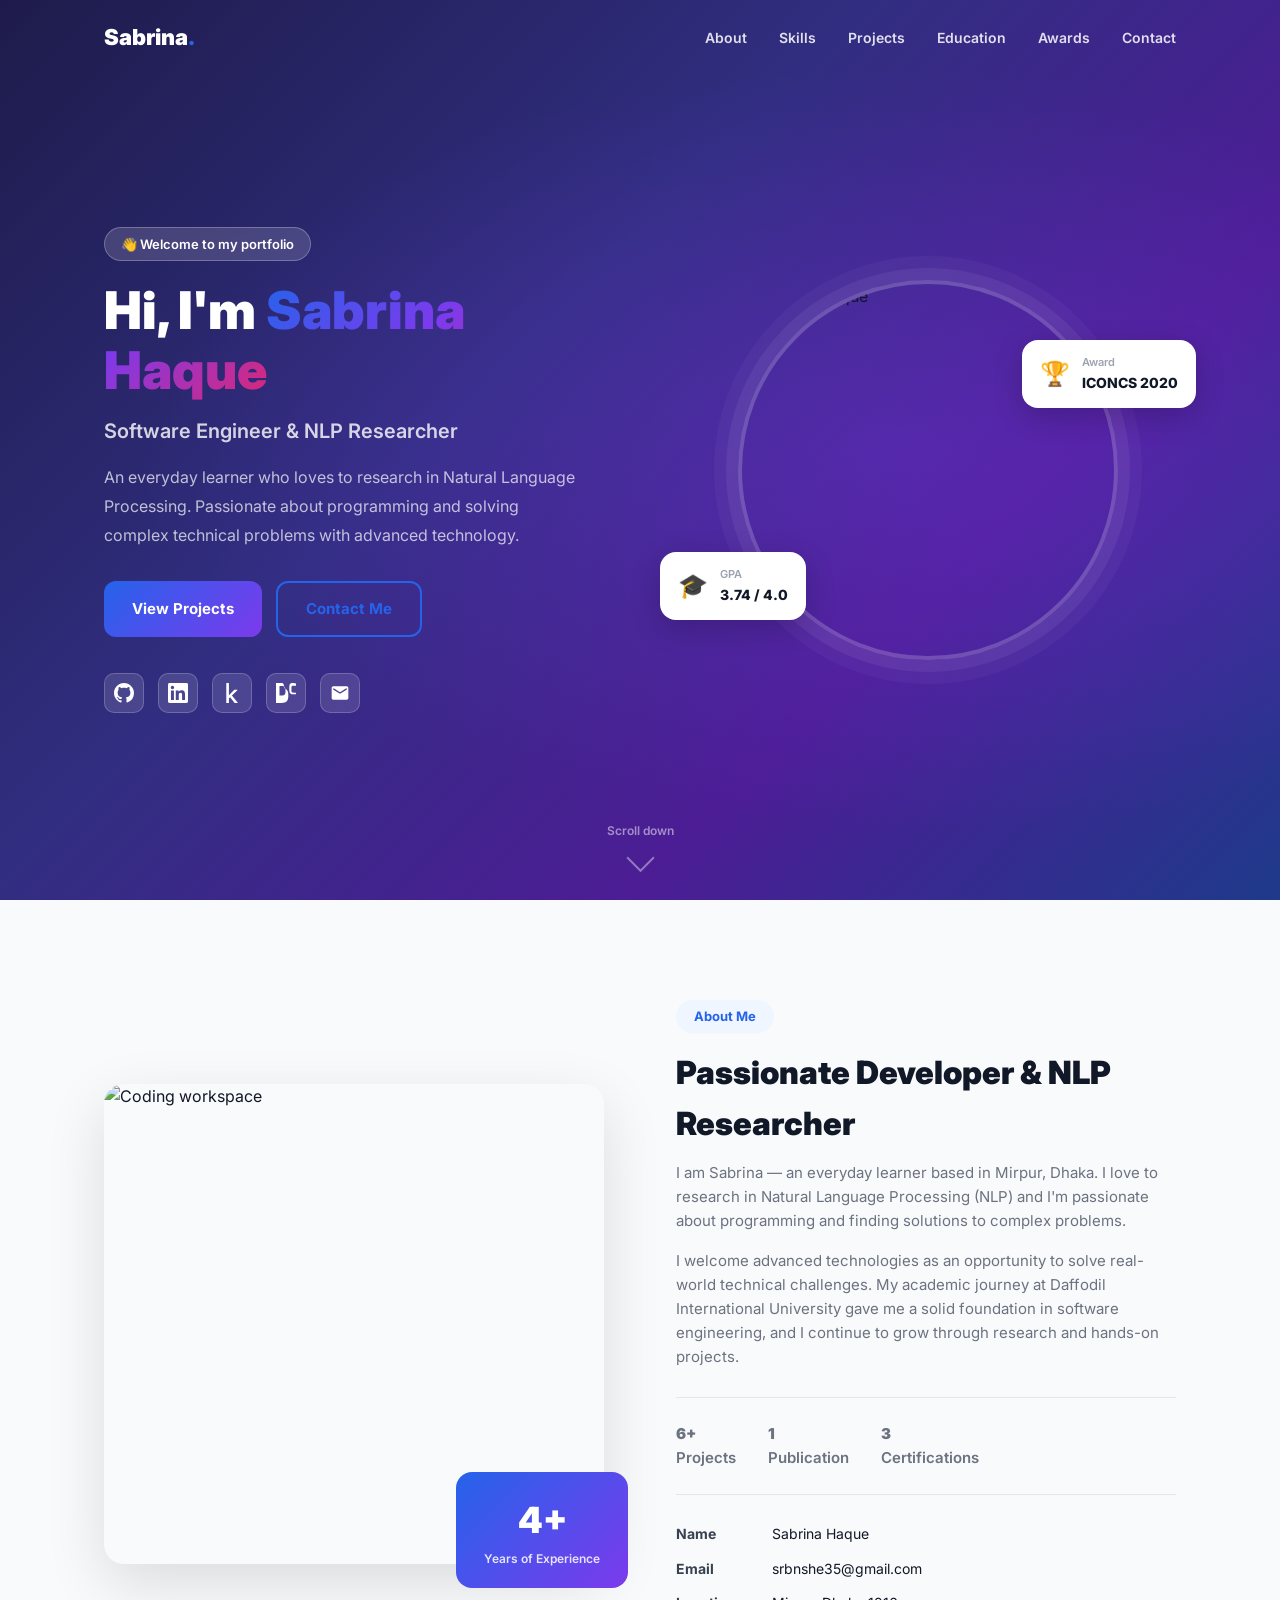
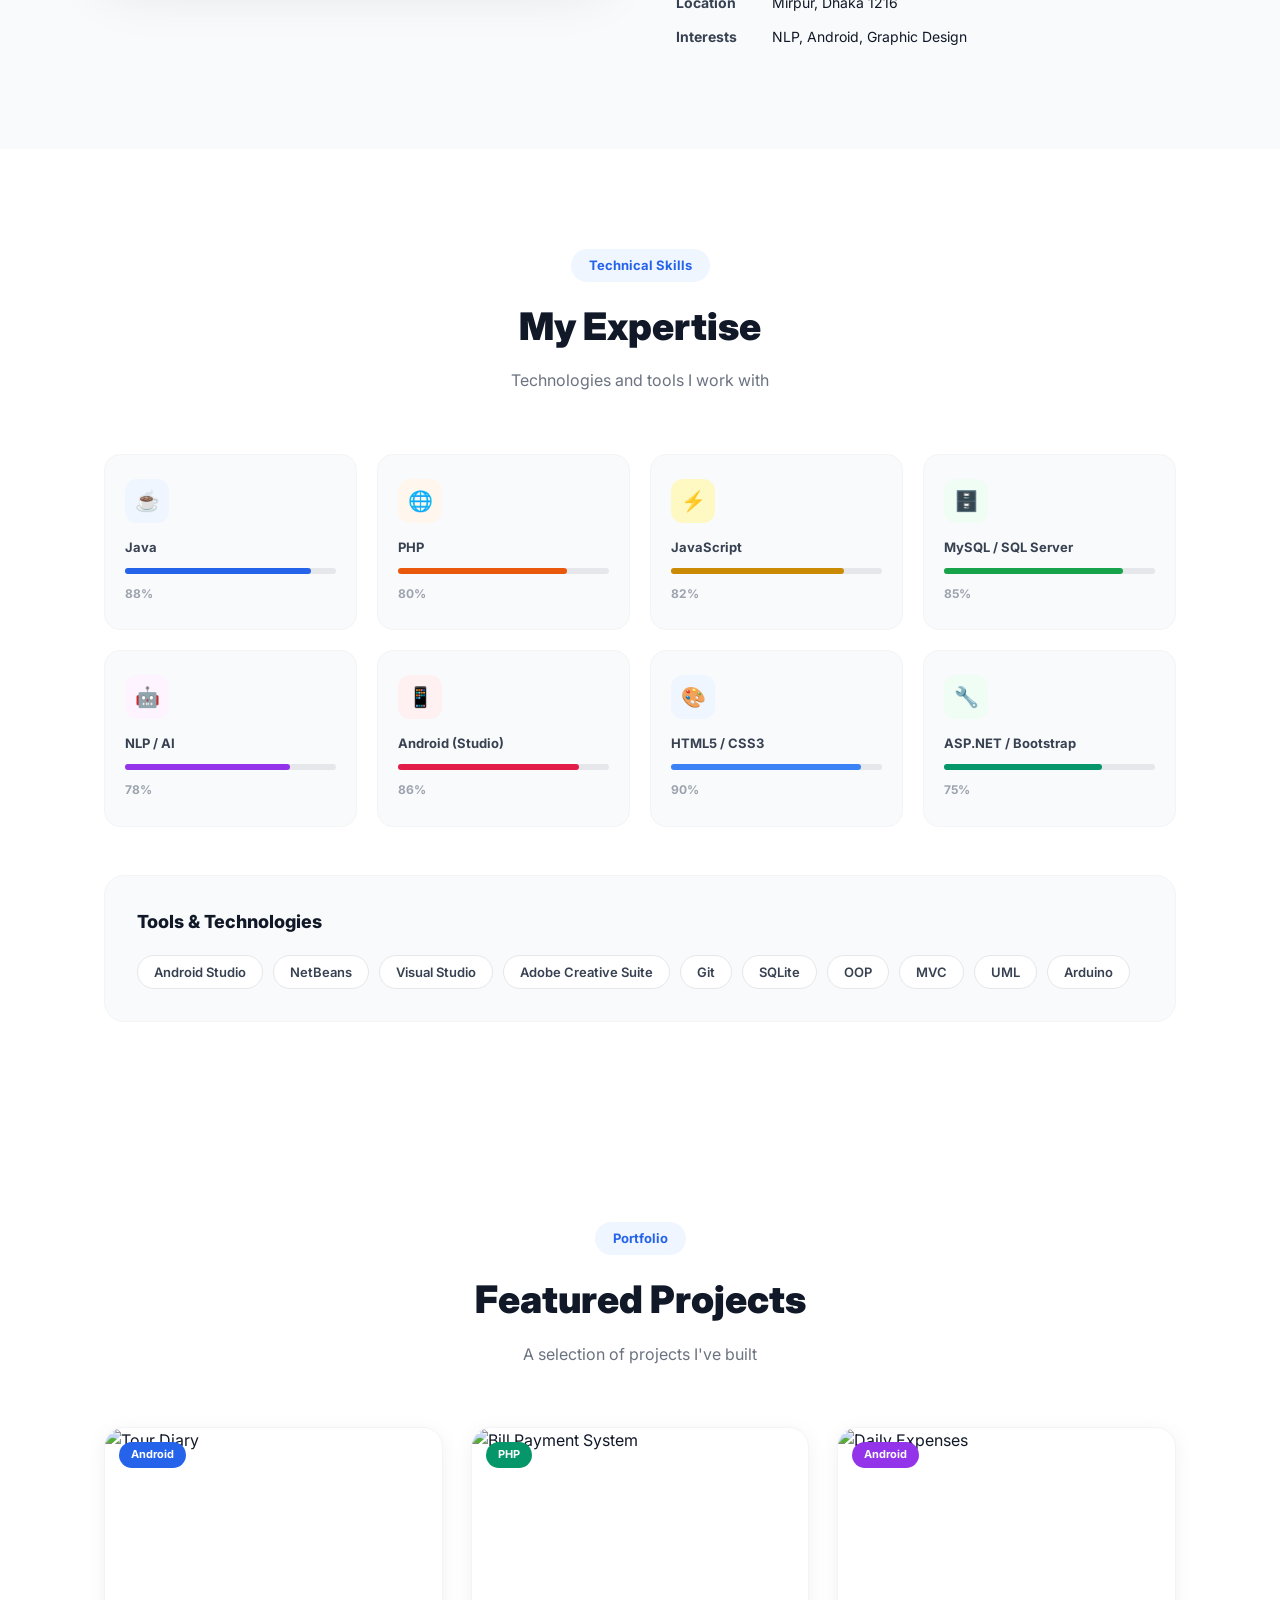
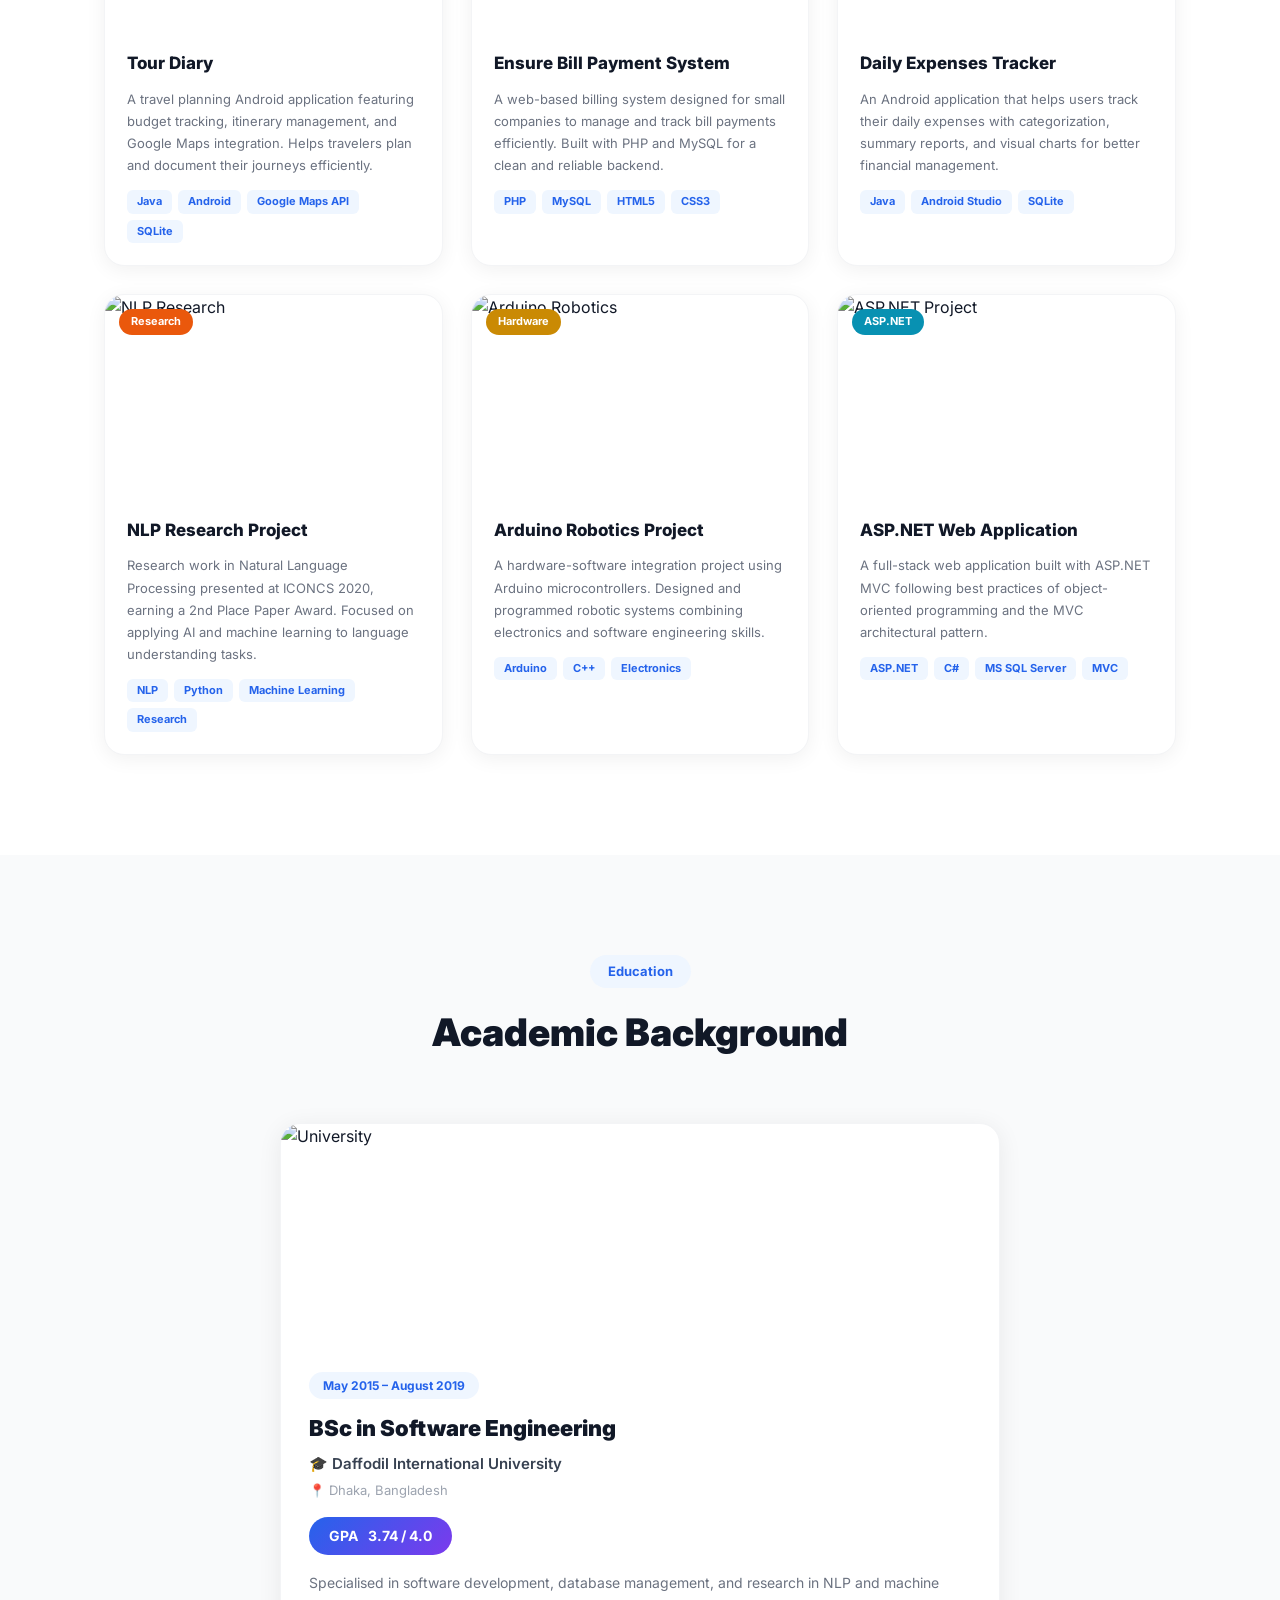
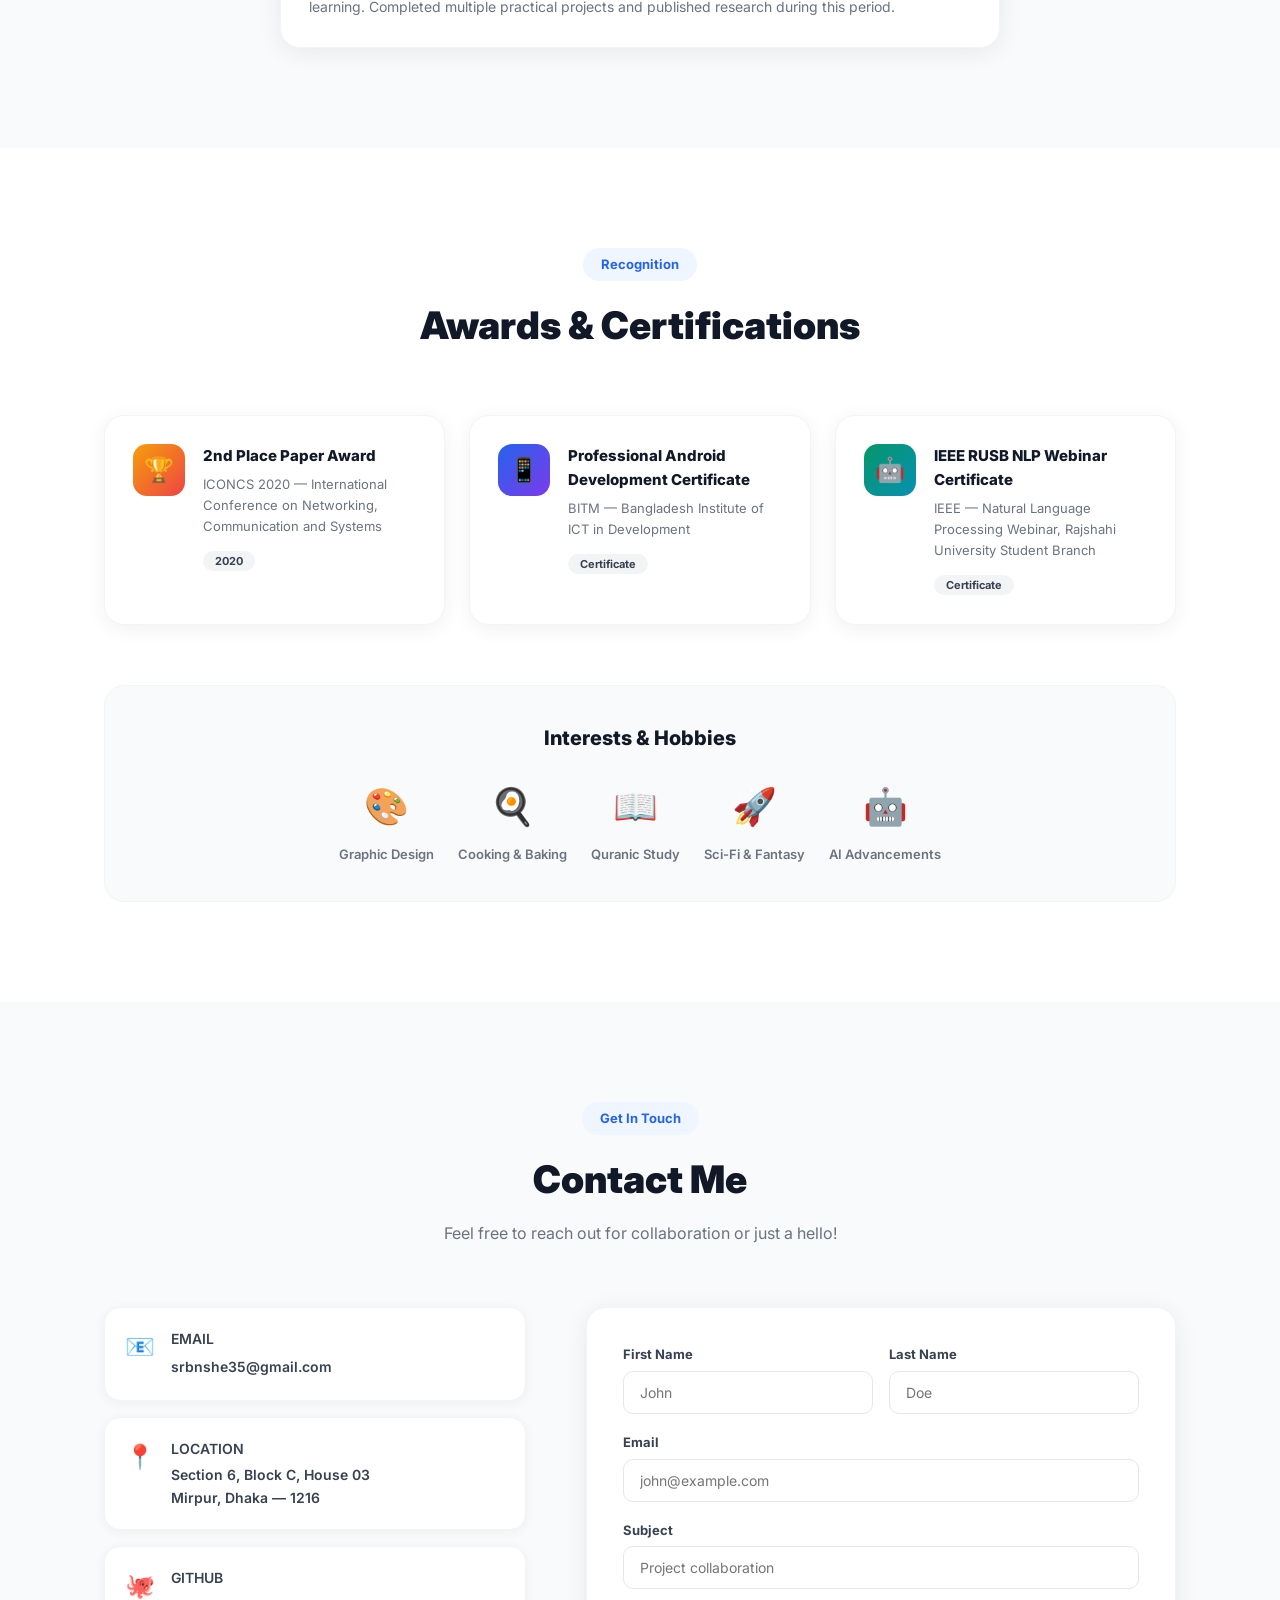
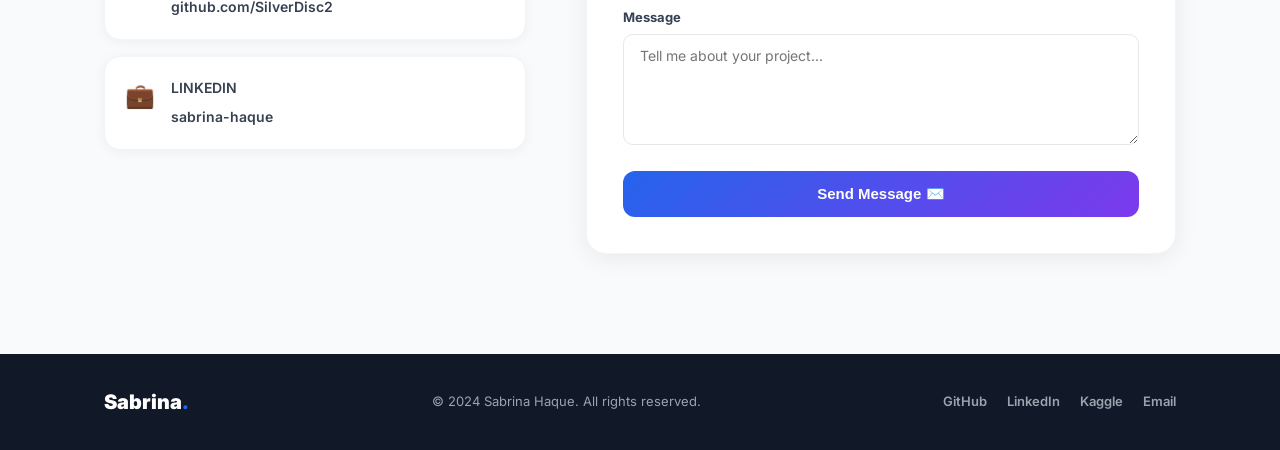
==== index.html @ 717f6630 "Initial commit: Sabrina Haque portfolio (HTML & CSS)" ====
<!DOCTYPE html>
<html lang="en">
<head>
  <meta charset="UTF-8" />
  <meta name="viewport" content="width=device-width, initial-scale=1.0" />
  <title>Sabrina Haque — Portfolio</title>
  <link rel="stylesheet" href="style.css" />
  <link href="https://fonts.googleapis.com/css2?family=Inter:wght@400;500;600;700;800;900&display=swap" rel="stylesheet" />
</head>
<body>

  <!-- NAVBAR -->
  <nav class="navbar" id="navbar">
    <div class="nav-inner">
      <a href="#home" class="nav-logo">Sabrina<span>.</span></a>
      <ul class="nav-links">
        <li><a href="#about">About</a></li>
        <li><a href="#skills">Skills</a></li>
        <li><a href="#projects">Projects</a></li>
        <li><a href="#education">Education</a></li>
        <li><a href="#awards">Awards</a></li>
        <li><a href="#contact">Contact</a></li>
      </ul>
      <button class="hamburger" id="hamburger">&#9776;</button>
    </div>
    <ul class="mobile-menu" id="mobileMenu">
      <li><a href="#about" onclick="closeMobile()">About</a></li>
      <li><a href="#skills" onclick="closeMobile()">Skills</a></li>
      <li><a href="#projects" onclick="closeMobile()">Projects</a></li>
      <li><a href="#education" onclick="closeMobile()">Education</a></li>
      <li><a href="#awards" onclick="closeMobile()">Awards</a></li>
      <li><a href="#contact" onclick="closeMobile()">Contact</a></li>
    </ul>
  </nav>

  <!-- HERO -->
  <section class="hero" id="home">
    <div class="hero-bg"></div>
    <div class="hero-content">
      <div class="hero-text fade-up">
        <span class="badge">👋 Welcome to my portfolio</span>
        <h1>Hi, I'm <span class="grad">Sabrina Haque</span></h1>
        <p class="hero-sub">Software Engineer &amp; NLP Researcher</p>
        <p class="hero-desc">An everyday learner who loves to research in Natural Language Processing. Passionate about programming and solving complex technical problems with advanced technology.</p>
        <div class="hero-btns">
          <a href="#projects" class="btn-primary">View Projects</a>
          <a href="#contact" class="btn-outline">Contact Me</a>
        </div>
        <div class="hero-socials">
          <a href="https://github.com/SilverDisc2" target="_blank" title="GitHub">
            <svg width="20" height="20" fill="currentColor" viewBox="0 0 24 24"><path d="M12 0C5.37 0 0 5.37 0 12c0 5.31 3.435 9.795 8.205 11.385.6.105.825-.255.825-.57 0-.285-.015-1.23-.015-2.235-3.015.555-3.795-.735-4.035-1.41-.135-.345-.72-1.41-1.23-1.695-.42-.225-1.02-.78-.015-.795.945-.015 1.62.87 1.845 1.23 1.08 1.815 2.805 1.305 3.495.99.105-.78.42-1.305.765-1.605-2.67-.3-5.46-1.335-5.46-5.925 0-1.305.465-2.385 1.23-3.225-.12-.3-.54-1.53.12-3.18 0 0 1.005-.315 3.3 1.23.96-.27 1.98-.405 3-.405s2.04.135 3 .405c2.295-1.56 3.3-1.23 3.3-1.23.66 1.65.24 2.88.12 3.18.765.84 1.23 1.905 1.23 3.225 0 4.605-2.805 5.625-5.475 5.925.435.375.81 1.095.81 2.22 0 1.605-.015 2.895-.015 3.3 0 .315.225.69.825.57A12.02 12.02 0 0 0 24 12c0-6.63-5.37-12-12-12z"/></svg>
          </a>
          <a href="https://linkedin.com/in/sabrina-haque-0216781ab/" target="_blank" title="LinkedIn">
            <svg width="20" height="20" fill="currentColor" viewBox="0 0 24 24"><path d="M20.447 20.452h-3.554v-5.569c0-1.328-.027-3.037-1.852-3.037-1.853 0-2.136 1.445-2.136 2.939v5.667H9.351V9h3.414v1.561h.046c.477-.9 1.637-1.85 3.37-1.85 3.601 0 4.267 2.37 4.267 5.455v6.286zM5.337 7.433a2.062 2.062 0 0 1-2.063-2.065 2.064 2.064 0 1 1 2.063 2.065zm1.782 13.019H3.555V9h3.564v11.452zM22.225 0H1.771C.792 0 0 .774 0 1.729v20.542C0 23.227.792 24 1.771 24h20.451C23.2 24 24 23.227 24 22.271V1.729C24 .774 23.2 0 22.222 0h.003z"/></svg>
          </a>
          <a href="https://kaggle.com/sabrinahaqueesha" target="_blank" title="Kaggle">
            <svg width="20" height="20" fill="currentColor" viewBox="0 0 24 24"><path d="M18.825 23.859c-.022.092-.117.141-.281.141h-3.139c-.187 0-.351-.082-.492-.248l-5.178-6.589-1.448 1.374v5.111c0 .235-.117.352-.351.352H5.505c-.236 0-.354-.117-.354-.352V.353c0-.233.118-.353.354-.353h2.431c.234 0 .351.12.351.353v14.343l6.203-6.272c.165-.165.33-.246.495-.246h3.239c.144 0 .236.06.285.18.046.149.034.255-.036.315l-6.555 6.344 6.836 8.507c.095.104.117.208.07.334"/></svg>
          </a>
          <a href="https://researchgate.net/profile/Sabrina_Haque2" target="_blank" title="ResearchGate">
            <svg width="20" height="20" fill="currentColor" viewBox="0 0 24 24"><path d="M19.586 0c-.818 0-1.508.19-2.073.565-.563.377-.97.936-1.213 1.68a12.458 12.458 0 0 0-.34 2.898c-.013.432-.02.983-.02 1.655 0 1.64.077 2.87.233 3.688.153.82.44 1.47.862 1.955.424.484.975.806 1.658.963.683.158 1.56.237 2.633.237H24v-2.027h-2.586c-.77 0-1.343-.047-1.72-.14-.374-.094-.654-.275-.838-.543-.183-.267-.286-.66-.308-1.178-.022-.52-.033-1.278-.033-2.274 0-1.004.01-1.768.033-2.293.022-.524.13-.923.322-1.196.192-.272.48-.454.863-.547.382-.09.946-.137 1.69-.137H24V.633A18.515 18.515 0 0 0 21.41.04 18.506 18.506 0 0 0 19.586 0zM0 .006v23.988h6.504c1.616 0 2.927-.163 3.934-.49 1.006-.325 1.84-.844 2.502-1.554.662-.71 1.138-1.63 1.43-2.757.29-1.128.435-2.498.435-4.112 0-1.628-.145-3.005-.435-4.133-.292-1.128-.768-2.047-1.43-2.757-.662-.71-1.496-1.226-2.502-1.548C9.432.168 8.12.006 6.504.006H0zm4.184 3.62h2.32c1.08 0 1.922.1 2.527.3.604.2 1.085.52 1.44.965.358.444.604 1.02.74 1.726.135.706.203 1.594.203 2.664 0 1.066-.068 1.953-.203 2.66-.136.705-.382 1.28-.74 1.726-.355.443-.836.764-1.44.964-.605.2-1.447.3-2.527.3H4.184V3.626z"/></svg>
          </a>
          <a href="mailto:srbnshe35@gmail.com" title="Email">
            <svg width="20" height="20" fill="currentColor" viewBox="0 0 24 24"><path d="M20 4H4c-1.1 0-2 .9-2 2v12c0 1.1.9 2 2 2h16c1.1 0 2-.9 2-2V6c0-1.1-.9-2-2-2zm0 4-8 5-8-5V6l8 5 8-5v2z"/></svg>
          </a>
        </div>
      </div>
      <div class="hero-img fade-up delay">
        <div class="img-ring">
          <img src="https://images.unsplash.com/photo-1573496359142-b8d87734a5a2?w=400&h=400&fit=crop&crop=face" alt="Sabrina Haque" />
        </div>
        <div class="float-card card-1">
          <span class="fc-icon">🎓</span>
          <div>
            <p class="fc-label">GPA</p>
            <p class="fc-val">3.74 / 4.0</p>
          </div>
        </div>
        <div class="float-card card-2">
          <span class="fc-icon">🏆</span>
          <div>
            <p class="fc-label">Award</p>
            <p class="fc-val">ICONCS 2020</p>
          </div>
        </div>
      </div>
    </div>
    <div class="scroll-hint">
      <span>Scroll down</span>
      <div class="scroll-arrow"></div>
    </div>
  </section>

  <!-- ABOUT -->
  <section class="section about" id="about">
    <div class="container">
      <div class="about-grid">
        <div class="about-img-wrap fade-up">
          <img src="https://images.unsplash.com/photo-1461749280684-dccba630e2f6?w=600&h=500&fit=crop" alt="Coding workspace" class="about-img" />
          <div class="about-exp-card">
            <p class="aec-num">4+</p>
            <p class="aec-label">Years of Experience</p>
          </div>
        </div>
        <div class="about-text fade-up delay">
          <span class="section-tag">About Me</span>
          <h2 class="section-title">Passionate Developer &amp; NLP Researcher</h2>
          <p>I am Sabrina — an everyday learner based in Mirpur, Dhaka. I love to research in Natural Language Processing (NLP) and I'm passionate about programming and finding solutions to complex problems.</p>
          <p style="margin-top:16px;">I welcome advanced technologies as an opportunity to solve real-world technical challenges. My academic journey at Daffodil International University gave me a solid foundation in software engineering, and I continue to grow through research and hands-on projects.</p>
          <div class="about-stats">
            <div class="stat">
              <p class="stat-num">6+</p>
              <p class="stat-label">Projects</p>
            </div>
            <div class="stat">
              <p class="stat-num">1</p>
              <p class="stat-label">Publication</p>
            </div>
            <div class="stat">
              <p class="stat-num">3</p>
              <p class="stat-label">Certifications</p>
            </div>
          </div>
          <div class="about-info">
            <div class="info-row"><span class="info-label">Name</span><span>Sabrina Haque</span></div>
            <div class="info-row"><span class="info-label">Email</span><span>srbnshe35@gmail.com</span></div>
            <div class="info-row"><span class="info-label">Location</span><span>Mirpur, Dhaka 1216</span></div>
            <div class="info-row"><span class="info-label">Interests</span><span>NLP, Android, Graphic Design</span></div>
          </div>
        </div>
      </div>
    </div>
  </section>

  <!-- SKILLS -->
  <section class="section skills-section" id="skills">
    <div class="container">
      <div class="section-header fade-up">
        <span class="section-tag">Technical Skills</span>
        <h2 class="section-title">My Expertise</h2>
        <p class="section-desc">Technologies and tools I work with</p>
      </div>
      <div class="skills-grid fade-up">
        <div class="skill-card">
          <div class="skill-icon" style="background:#EFF6FF;color:#2563EB;">☕</div>
          <h4>Java</h4>
          <div class="skill-bar"><div class="skill-fill" style="width:88%;background:#2563EB;"></div></div>
          <span class="skill-pct">88%</span>
        </div>
        <div class="skill-card">
          <div class="skill-icon" style="background:#FFF7ED;color:#EA580C;">🌐</div>
          <h4>PHP</h4>
          <div class="skill-bar"><div class="skill-fill" style="width:80%;background:#EA580C;"></div></div>
          <span class="skill-pct">80%</span>
        </div>
        <div class="skill-card">
          <div class="skill-icon" style="background:#FEF9C3;color:#CA8A04;">⚡</div>
          <h4>JavaScript</h4>
          <div class="skill-bar"><div class="skill-fill" style="width:82%;background:#CA8A04;"></div></div>
          <span class="skill-pct">82%</span>
        </div>
        <div class="skill-card">
          <div class="skill-icon" style="background:#F0FDF4;color:#16A34A;">🗄️</div>
          <h4>MySQL / SQL Server</h4>
          <div class="skill-bar"><div class="skill-fill" style="width:85%;background:#16A34A;"></div></div>
          <span class="skill-pct">85%</span>
        </div>
        <div class="skill-card">
          <div class="skill-icon" style="background:#FDF4FF;color:#9333EA;">🤖</div>
          <h4>NLP / AI</h4>
          <div class="skill-bar"><div class="skill-fill" style="width:78%;background:#9333EA;"></div></div>
          <span class="skill-pct">78%</span>
        </div>
        <div class="skill-card">
          <div class="skill-icon" style="background:#FFF1F2;color:#E11D48;">📱</div>
          <h4>Android (Studio)</h4>
          <div class="skill-bar"><div class="skill-fill" style="width:86%;background:#E11D48;"></div></div>
          <span class="skill-pct">86%</span>
        </div>
        <div class="skill-card">
          <div class="skill-icon" style="background:#EFF6FF;color:#3B82F6;">🎨</div>
          <h4>HTML5 / CSS3</h4>
          <div class="skill-bar"><div class="skill-fill" style="width:90%;background:#3B82F6;"></div></div>
          <span class="skill-pct">90%</span>
        </div>
        <div class="skill-card">
          <div class="skill-icon" style="background:#F0FDF4;color:#059669;">🔧</div>
          <h4>ASP.NET / Bootstrap</h4>
          <div class="skill-bar"><div class="skill-fill" style="width:75%;background:#059669;"></div></div>
          <span class="skill-pct">75%</span>
        </div>
      </div>
      <div class="tools-wrap fade-up">
        <h3>Tools &amp; Technologies</h3>
        <div class="tools-tags">
          <span>Android Studio</span><span>NetBeans</span><span>Visual Studio</span>
          <span>Adobe Creative Suite</span><span>Git</span><span>SQLite</span>
          <span>OOP</span><span>MVC</span><span>UML</span><span>Arduino</span>
        </div>
      </div>
    </div>
  </section>

  <!-- PROJECTS -->
  <section class="section" id="projects">
    <div class="container">
      <div class="section-header fade-up">
        <span class="section-tag">Portfolio</span>
        <h2 class="section-title">Featured Projects</h2>
        <p class="section-desc">A selection of projects I've built</p>
      </div>
      <div class="projects-grid">

        <div class="proj-card fade-up">
          <div class="proj-img-wrap">
            <img src="https://images.unsplash.com/photo-1555936592-2d48e3a97e87?w=600&h=340&fit=crop" alt="Tour Diary" />
            <span class="proj-badge">Android</span>
          </div>
          <div class="proj-body">
            <h3>Tour Diary</h3>
            <p>A travel planning Android application featuring budget tracking, itinerary management, and Google Maps integration. Helps travelers plan and document their journeys efficiently.</p>
            <div class="proj-tags">
              <span>Java</span><span>Android</span><span>Google Maps API</span><span>SQLite</span>
            </div>
          </div>
        </div>

        <div class="proj-card fade-up delay">
          <div class="proj-img-wrap">
            <img src="https://images.unsplash.com/photo-1563013544-824ae1b704d3?w=600&h=340&fit=crop" alt="Bill Payment System" />
            <span class="proj-badge" style="background:#059669;">PHP</span>
          </div>
          <div class="proj-body">
            <h3>Ensure Bill Payment System</h3>
            <p>A web-based billing system designed for small companies to manage and track bill payments efficiently. Built with PHP and MySQL for a clean and reliable backend.</p>
            <div class="proj-tags">
              <span>PHP</span><span>MySQL</span><span>HTML5</span><span>CSS3</span>
            </div>
          </div>
        </div>

        <div class="proj-card fade-up">
          <div class="proj-img-wrap">
            <img src="https://images.unsplash.com/photo-1579621970795-87facc2f976d?w=600&h=340&fit=crop" alt="Daily Expenses" />
            <span class="proj-badge" style="background:#9333EA;">Android</span>
          </div>
          <div class="proj-body">
            <h3>Daily Expenses Tracker</h3>
            <p>An Android application that helps users track their daily expenses with categorization, summary reports, and visual charts for better financial management.</p>
            <div class="proj-tags">
              <span>Java</span><span>Android Studio</span><span>SQLite</span>
            </div>
          </div>
        </div>

        <div class="proj-card fade-up delay">
          <div class="proj-img-wrap">
            <img src="https://images.unsplash.com/photo-1677442136019-21780ecad995?w=600&h=340&fit=crop" alt="NLP Research" />
            <span class="proj-badge" style="background:#EA580C;">Research</span>
          </div>
          <div class="proj-body">
            <h3>NLP Research Project</h3>
            <p>Research work in Natural Language Processing presented at ICONCS 2020, earning a 2nd Place Paper Award. Focused on applying AI and machine learning to language understanding tasks.</p>
            <div class="proj-tags">
              <span>NLP</span><span>Python</span><span>Machine Learning</span><span>Research</span>
            </div>
          </div>
        </div>

        <div class="proj-card fade-up">
          <div class="proj-img-wrap">
            <img src="https://images.unsplash.com/photo-1558618666-fcd25c85cd64?w=600&h=340&fit=crop" alt="Arduino Robotics" />
            <span class="proj-badge" style="background:#CA8A04;">Hardware</span>
          </div>
          <div class="proj-body">
            <h3>Arduino Robotics Project</h3>
            <p>A hardware-software integration project using Arduino microcontrollers. Designed and programmed robotic systems combining electronics and software engineering skills.</p>
            <div class="proj-tags">
              <span>Arduino</span><span>C++</span><span>Electronics</span>
            </div>
          </div>
        </div>

        <div class="proj-card fade-up delay">
          <div class="proj-img-wrap">
            <img src="https://images.unsplash.com/photo-1460925895917-afdab827c52f?w=600&h=340&fit=crop" alt="ASP.NET Project" />
            <span class="proj-badge" style="background:#0891B2;">ASP.NET</span>
          </div>
          <div class="proj-body">
            <h3>ASP.NET Web Application</h3>
            <p>A full-stack web application built with ASP.NET MVC following best practices of object-oriented programming and the MVC architectural pattern.</p>
            <div class="proj-tags">
              <span>ASP.NET</span><span>C#</span><span>MS SQL Server</span><span>MVC</span>
            </div>
          </div>
        </div>

      </div>
    </div>
  </section>

  <!-- EDUCATION -->
  <section class="section edu-section" id="education">
    <div class="container">
      <div class="section-header fade-up">
        <span class="section-tag">Education</span>
        <h2 class="section-title">Academic Background</h2>
      </div>
      <div class="edu-grid">
        <div class="edu-card fade-up">
          <div class="edu-img-wrap">
            <img src="https://images.unsplash.com/photo-1523050854058-8df90110c9f1?w=600&h=300&fit=crop" alt="University" />
          </div>
          <div class="edu-body">
            <div class="edu-year">May 2015 – August 2019</div>
            <h3>BSc in Software Engineering</h3>
            <p class="edu-inst">🎓 Daffodil International University</p>
            <p class="edu-location">📍 Dhaka, Bangladesh</p>
            <div class="edu-gpa">
              <span>GPA</span>
              <strong>3.74 / 4.0</strong>
            </div>
            <p class="edu-desc">Specialised in software development, database management, and research in NLP and machine learning. Completed multiple practical projects and published research during this period.</p>
          </div>
        </div>
      </div>
    </div>
  </section>

  <!-- AWARDS -->
  <section class="section" id="awards">
    <div class="container">
      <div class="section-header fade-up">
        <span class="section-tag">Recognition</span>
        <h2 class="section-title">Awards &amp; Certifications</h2>
      </div>
      <div class="awards-grid">
        <div class="award-card fade-up">
          <div class="award-icon" style="background:linear-gradient(135deg,#F59E0B,#EF4444);">🏆</div>
          <div class="award-body">
            <h4>2nd Place Paper Award</h4>
            <p>ICONCS 2020 — International Conference on Networking, Communication and Systems</p>
            <span class="award-year">2020</span>
          </div>
        </div>
        <div class="award-card fade-up delay">
          <div class="award-icon" style="background:linear-gradient(135deg,#2563EB,#7C3AED);">📱</div>
          <div class="award-body">
            <h4>Professional Android Development Certificate</h4>
            <p>BITM — Bangladesh Institute of ICT in Development</p>
            <span class="award-year">Certificate</span>
          </div>
        </div>
        <div class="award-card fade-up">
          <div class="award-icon" style="background:linear-gradient(135deg,#059669,#0891B2);">🤖</div>
          <div class="award-body">
            <h4>IEEE RUSB NLP Webinar Certificate</h4>
            <p>IEEE — Natural Language Processing Webinar, Rajshahi University Student Branch</p>
            <span class="award-year">Certificate</span>
          </div>
        </div>
      </div>

      <!-- Interests -->
      <div class="interests-wrap fade-up">
        <h3>Interests &amp; Hobbies</h3>
        <div class="interests-grid">
          <div class="interest-item">
            <span>🎨</span><p>Graphic Design</p>
          </div>
          <div class="interest-item">
            <span>🍳</span><p>Cooking &amp; Baking</p>
          </div>
          <div class="interest-item">
            <span>📖</span><p>Quranic Study</p>
          </div>
          <div class="interest-item">
            <span>🚀</span><p>Sci-Fi &amp; Fantasy</p>
          </div>
          <div class="interest-item">
            <span>🤖</span><p>AI Advancements</p>
          </div>
        </div>
      </div>
    </div>
  </section>

  <!-- CONTACT -->
  <section class="section contact-section" id="contact">
    <div class="container">
      <div class="section-header fade-up">
        <span class="section-tag">Get In Touch</span>
        <h2 class="section-title">Contact Me</h2>
        <p class="section-desc">Feel free to reach out for collaboration or just a hello!</p>
      </div>
      <div class="contact-grid">
        <div class="contact-info fade-up">
          <div class="ci-card">
            <div class="ci-icon">📧</div>
            <div>
              <p class="ci-label">Email</p>
              <a href="mailto:srbnshe35@gmail.com">srbnshe35@gmail.com</a>
            </div>
          </div>
          <div class="ci-card">
            <div class="ci-icon">📍</div>
            <div>
              <p class="ci-label">Location</p>
              <p>Section 6, Block C, House 03<br>Mirpur, Dhaka — 1216</p>
            </div>
          </div>
          <div class="ci-card">
            <div class="ci-icon">🐙</div>
            <div>
              <p class="ci-label">GitHub</p>
              <a href="https://github.com/SilverDisc2" target="_blank">github.com/SilverDisc2</a>
            </div>
          </div>
          <div class="ci-card">
            <div class="ci-icon">💼</div>
            <div>
              <p class="ci-label">LinkedIn</p>
              <a href="https://linkedin.com/in/sabrina-haque-0216781ab/" target="_blank">sabrina-haque</a>
            </div>
          </div>
        </div>
        <form class="contact-form fade-up delay" onsubmit="handleSubmit(event)">
          <div class="form-row">
            <div class="form-group">
              <label>First Name</label>
              <input type="text" placeholder="John" required />
            </div>
            <div class="form-group">
              <label>Last Name</label>
              <input type="text" placeholder="Doe" required />
            </div>
          </div>
          <div class="form-group">
            <label>Email</label>
            <input type="email" placeholder="john@example.com" required />
          </div>
          <div class="form-group">
            <label>Subject</label>
            <input type="text" placeholder="Project collaboration" required />
          </div>
          <div class="form-group">
            <label>Message</label>
            <textarea rows="5" placeholder="Tell me about your project..." required></textarea>
          </div>
          <button type="submit" class="btn-primary" style="width:100%;justify-content:center;">Send Message ✉️</button>
          <p class="form-success" id="formSuccess">✅ Message sent! I'll get back to you soon.</p>
        </form>
      </div>
    </div>
  </section>

  <!-- FOOTER -->
  <footer class="footer">
    <div class="container">
      <div class="footer-inner">
        <p class="footer-logo">Sabrina<span>.</span></p>
        <p class="footer-copy">© 2024 Sabrina Haque. All rights reserved.</p>
        <div class="footer-socials">
          <a href="https://github.com/SilverDisc2" target="_blank">GitHub</a>
          <a href="https://linkedin.com/in/sabrina-haque-0216781ab/" target="_blank">LinkedIn</a>
          <a href="https://kaggle.com/sabrinahaqueesha" target="_blank">Kaggle</a>
          <a href="mailto:srbnshe35@gmail.com">Email</a>
        </div>
      </div>
    </div>
  </footer>

  <script>
    // Navbar scroll
    window.addEventListener('scroll', () => {
      document.getElementById('navbar').classList.toggle('scrolled', window.scrollY > 50);
    });

    // Hamburger
    document.getElementById('hamburger').addEventListener('click', () => {
      document.getElementById('mobileMenu').classList.toggle('open');
    });
    function closeMobile() {
      document.getElementById('mobileMenu').classList.remove('open');
    }

    // Fade-up on scroll
    const observer = new IntersectionObserver((entries) => {
      entries.forEach(e => { if (e.isIntersecting) e.target.classList.add('visible'); });
    }, { threshold: 0.15 });
    document.querySelectorAll('.fade-up').forEach(el => observer.observe(el));

    // Skill bar animation
    const skillObserver = new IntersectionObserver((entries) => {
      entries.forEach(e => {
        if (e.isIntersecting) {
          e.target.querySelectorAll('.skill-fill').forEach(bar => {
            bar.style.width = bar.style.width;
          });
        }
      });
    }, { threshold: 0.3 });
    document.querySelectorAll('.skills-grid').forEach(el => skillObserver.observe(el));

    // Form submit
    function handleSubmit(e) {
      e.preventDefault();
      document.getElementById('formSuccess').style.display = 'block';
      e.target.reset();
      setTimeout(() => { document.getElementById('formSuccess').style.display = 'none'; }, 4000);
    }
  </script>
</body>
</html>
---- style.css ----
/* ── RESET & BASE ── */
*, *::before, *::after { box-sizing: border-box; margin: 0; padding: 0; }
html { scroll-behavior: smooth; }
body { font-family: 'Inter', Arial, sans-serif; color: #111827; background: #fff; overflow-x: hidden; line-height: 1.6; }
a { text-decoration: none; color: inherit; }
img { display: block; width: 100%; }

/* ── CONTAINER ── */
.container { max-width: 1120px; margin: 0 auto; padding: 0 24px; }

/* ── SECTION ── */
.section { padding: 100px 0; }
.section-header { text-align: center; margin-bottom: 60px; }
.section-tag {
  display: inline-block; background: #EFF6FF; color: #2563EB;
  padding: 6px 18px; border-radius: 50px; font-size: 13px; font-weight: 700;
  margin-bottom: 14px;
}
.section-title { font-size: 38px; font-weight: 900; color: #111827; margin-bottom: 12px; }
.section-desc { font-size: 16px; color: #6B7280; max-width: 500px; margin: 0 auto; }

/* ── GRADIENT TEXT ── */
.grad {
  background: linear-gradient(135deg, #2563EB, #7C3AED, #DB2777);
  -webkit-background-clip: text; -webkit-text-fill-color: transparent;
  background-clip: text;
}

/* ── BUTTONS ── */
.btn-primary {
  display: inline-flex; align-items: center; gap: 8px;
  background: linear-gradient(135deg, #2563EB, #7C3AED);
  color: #fff; padding: 14px 28px; border-radius: 12px;
  font-weight: 700; font-size: 15px; border: none; cursor: pointer;
  transition: transform .2s, box-shadow .2s;
}
.btn-primary:hover { transform: translateY(-2px); box-shadow: 0 8px 24px rgba(37,99,235,.35); }
.btn-outline {
  display: inline-flex; align-items: center; gap: 8px;
  background: transparent; color: #2563EB;
  border: 2px solid #2563EB; padding: 14px 28px; border-radius: 12px;
  font-weight: 700; font-size: 15px; cursor: pointer;
  transition: background .2s, color .2s;
}
.btn-outline:hover { background: #2563EB; color: #fff; }

/* ── FADE UP ANIMATION ── */
.fade-up { opacity: 0; transform: translateY(30px); transition: opacity .7s ease, transform .7s ease; }
.fade-up.delay { transition-delay: .15s; }
.fade-up.visible { opacity: 1; transform: translateY(0); }

/* ── NAVBAR ── */
.navbar {
  position: fixed; top: 0; left: 0; right: 0; z-index: 1000;
  background: transparent; transition: background .3s, box-shadow .3s;
}
.navbar.scrolled { background: rgba(255,255,255,.95); backdrop-filter: blur(12px); box-shadow: 0 2px 20px rgba(0,0,0,.08); }
.nav-inner {
  max-width: 1120px; margin: 0 auto; padding: 20px 24px;
  display: flex; align-items: center; justify-content: space-between;
}
.nav-logo { font-size: 22px; font-weight: 900; color: #fff; }
.navbar.scrolled .nav-logo { color: #111827; }
.nav-logo span { color: #2563EB; }
.nav-links { display: flex; gap: 32px; list-style: none; }
.nav-links a { font-size: 14px; font-weight: 600; color: rgba(255,255,255,.85); transition: color .2s; }
.navbar.scrolled .nav-links a { color: #374151; }
.nav-links a:hover { color: #2563EB; }
.hamburger { display: none; background: none; border: none; font-size: 24px; cursor: pointer; color: #fff; }
.navbar.scrolled .hamburger { color: #111827; }
.mobile-menu { display: none; list-style: none; padding: 12px 24px 20px; background: #fff; flex-direction: column; gap: 4px; }
.mobile-menu.open { display: flex; }
.mobile-menu a { display: block; padding: 10px 0; font-size: 15px; font-weight: 600; color: #374151; border-bottom: 1px solid #F3F4F6; }

/* ── HERO ── */
.hero {
  min-height: 100vh; position: relative; overflow: hidden;
  display: flex; flex-direction: column; justify-content: center;
}
.hero-bg {
  position: absolute; inset: 0;
  background: linear-gradient(135deg, #1E1B4B 0%, #312E81 40%, #4C1D95 70%, #1E3A8A 100%);
  z-index: 0;
}
.hero-bg::after {
  content: ''; position: absolute; inset: 0;
  background: radial-gradient(ellipse at 70% 50%, rgba(124,58,237,.3) 0%, transparent 60%);
}
.hero-content {
  position: relative; z-index: 1;
  max-width: 1120px; margin: 0 auto; padding: 120px 24px 80px;
  display: grid; grid-template-columns: 1fr 1fr; gap: 80px; align-items: center;
}
.badge {
  display: inline-block; background: rgba(255,255,255,.15);
  color: #fff; padding: 6px 16px; border-radius: 50px; font-size: 13px; font-weight: 600;
  border: 1px solid rgba(255,255,255,.25); margin-bottom: 20px; backdrop-filter: blur(8px);
}
.hero-text h1 { font-size: 52px; font-weight: 900; color: #fff; line-height: 1.15; margin-bottom: 14px; }
.hero-sub { font-size: 20px; color: rgba(255,255,255,.8); font-weight: 600; margin-bottom: 16px; }
.hero-desc { font-size: 16px; color: rgba(255,255,255,.7); line-height: 1.8; margin-bottom: 32px; max-width: 480px; }
.hero-btns { display: flex; gap: 14px; flex-wrap: wrap; margin-bottom: 36px; }
.hero-socials { display: flex; gap: 14px; }
.hero-socials a {
  width: 40px; height: 40px; border-radius: 10px;
  background: rgba(255,255,255,.12); border: 1px solid rgba(255,255,255,.2);
  display: flex; align-items: center; justify-content: center;
  color: #fff; transition: background .2s, transform .2s;
}
.hero-socials a:hover { background: rgba(255,255,255,.25); transform: translateY(-2px); }

/* Hero image */
.hero-img { position: relative; display: flex; justify-content: center; }
.img-ring {
  width: 380px; height: 380px; border-radius: 50%;
  border: 4px solid rgba(255,255,255,.2);
  overflow: hidden; position: relative;
  box-shadow: 0 0 0 12px rgba(255,255,255,.06), 0 0 0 24px rgba(255,255,255,.03);
}
.img-ring img { width: 100%; height: 100%; object-fit: cover; }
.float-card {
  position: absolute; background: #fff; border-radius: 16px; padding: 14px 18px;
  display: flex; align-items: center; gap: 12px;
  box-shadow: 0 8px 30px rgba(0,0,0,.2);
  animation: float 4s ease-in-out infinite;
}
.card-1 { bottom: 40px; left: -20px; }
.card-2 { top: 60px; right: -20px; animation-delay: -2s; }
.fc-icon { font-size: 24px; }
.fc-label { font-size: 11px; color: #9CA3AF; font-weight: 600; }
.fc-val { font-size: 14px; font-weight: 800; color: #111827; }

.scroll-hint {
  position: absolute; bottom: 32px; left: 50%; transform: translateX(-50%);
  z-index: 1; display: flex; flex-direction: column; align-items: center; gap: 8px;
  color: rgba(255,255,255,.5); font-size: 12px; font-weight: 600;
}
.scroll-arrow {
  width: 20px; height: 20px; border-right: 2px solid rgba(255,255,255,.4);
  border-bottom: 2px solid rgba(255,255,255,.4);
  transform: rotate(45deg); animation: bounce 1.5s infinite;
}

/* ── ABOUT ── */
.about { background: #F9FAFB; }
.about-grid { display: grid; grid-template-columns: 1fr 1fr; gap: 72px; align-items: center; }
.about-img-wrap { position: relative; }
.about-img { border-radius: 20px; height: 480px; object-fit: cover; box-shadow: 0 20px 60px rgba(0,0,0,.12); }
.about-exp-card {
  position: absolute; bottom: -24px; right: -24px;
  background: linear-gradient(135deg, #2563EB, #7C3AED);
  color: #fff; border-radius: 16px; padding: 20px 28px; text-align: center;
}
.aec-num { font-size: 36px; font-weight: 900; }
.aec-label { font-size: 12px; font-weight: 600; opacity: .85; }
.about-text .section-title { text-align: left; font-size: 32px; }
.about-text p { color: #6B7280; font-size: 15px; }
.about-stats { display: flex; gap: 32px; margin: 28px 0; padding: 24px 0; border-top: 1px solid #E5E7EB; border-bottom: 1px solid #E5E7EB; }
.stat-num { font-size: 32px; font-weight: 900; color: #2563EB; }
.stat-label { font-size: 12px; color: #9CA3AF; font-weight: 600; }
.about-info { margin-top: 24px; display: flex; flex-direction: column; gap: 12px; }
.info-row { display: flex; gap: 16px; font-size: 14px; }
.info-label { font-weight: 700; color: #374151; min-width: 80px; }

/* ── SKILLS ── */
.skills-section { background: #fff; }
.skills-grid { display: grid; grid-template-columns: repeat(4, 1fr); gap: 20px; margin-bottom: 48px; }
.skill-card {
  background: #F9FAFB; border-radius: 16px; padding: 24px 20px;
  border: 1px solid #F3F4F6; transition: transform .2s, box-shadow .2s;
}
.skill-card:hover { transform: translateY(-4px); box-shadow: 0 12px 30px rgba(0,0,0,.08); }
.skill-icon { width: 44px; height: 44px; border-radius: 12px; display: flex; align-items: center; justify-content: center; font-size: 20px; margin-bottom: 14px; }
.skill-card h4 { font-size: 13px; font-weight: 700; color: #374151; margin-bottom: 10px; }
.skill-bar { background: #E5E7EB; border-radius: 50px; height: 6px; margin-bottom: 6px; }
.skill-fill { height: 100%; border-radius: 50px; transition: width 1.2s ease; }
.skill-pct { font-size: 12px; font-weight: 700; color: #9CA3AF; }
.tools-wrap { background: #F9FAFB; border-radius: 20px; padding: 32px; border: 1px solid #F3F4F6; }
.tools-wrap h3 { font-size: 18px; font-weight: 800; margin-bottom: 18px; color: #111827; }
.tools-tags { display: flex; flex-wrap: wrap; gap: 10px; }
.tools-tags span { background: #fff; border: 1.5px solid #E5E7EB; color: #374151; padding: 6px 16px; border-radius: 50px; font-size: 13px; font-weight: 600; }

/* ── PROJECTS ── */
.projects-grid { display: grid; grid-template-columns: repeat(3, 1fr); gap: 28px; }
.proj-card { background: #fff; border-radius: 20px; overflow: hidden; border: 1px solid #F3F4F6; box-shadow: 0 4px 20px rgba(0,0,0,.06); transition: transform .2s, box-shadow .2s; }
.proj-card:hover { transform: translateY(-6px); box-shadow: 0 16px 40px rgba(0,0,0,.12); }
.proj-img-wrap { position: relative; height: 200px; overflow: hidden; }
.proj-img-wrap img { width: 100%; height: 100%; object-fit: cover; transition: transform .3s; }
.proj-card:hover .proj-img-wrap img { transform: scale(1.05); }
.proj-badge {
  position: absolute; top: 14px; left: 14px;
  background: #2563EB; color: #fff; padding: 4px 12px; border-radius: 50px; font-size: 11px; font-weight: 700;
}
.proj-body { padding: 22px; }
.proj-body h3 { font-size: 17px; font-weight: 800; margin-bottom: 10px; color: #111827; }
.proj-body p { font-size: 13px; color: #6B7280; line-height: 1.7; margin-bottom: 14px; }
.proj-tags { display: flex; flex-wrap: wrap; gap: 6px; }
.proj-tags span { background: #EFF6FF; color: #2563EB; padding: 3px 10px; border-radius: 6px; font-size: 11px; font-weight: 700; }

/* ── EDUCATION ── */
.edu-section { background: #F9FAFB; }
.edu-grid { display: grid; grid-template-columns: 1fr; gap: 28px; max-width: 720px; margin: 0 auto; }
.edu-card { background: #fff; border-radius: 20px; overflow: hidden; box-shadow: 0 4px 24px rgba(0,0,0,.07); border: 1px solid #F3F4F6; }
.edu-img-wrap { height: 220px; overflow: hidden; }
.edu-img-wrap img { width: 100%; height: 100%; object-fit: cover; }
.edu-body { padding: 28px; }
.edu-year { display: inline-block; background: #EFF6FF; color: #2563EB; padding: 4px 14px; border-radius: 50px; font-size: 12px; font-weight: 700; margin-bottom: 12px; }
.edu-body h3 { font-size: 22px; font-weight: 900; color: #111827; margin-bottom: 6px; }
.edu-inst { font-size: 15px; color: #374151; font-weight: 600; margin-bottom: 4px; }
.edu-location { font-size: 13px; color: #9CA3AF; margin-bottom: 16px; }
.edu-gpa { display: inline-flex; align-items: center; gap: 10px; background: linear-gradient(135deg,#2563EB,#7C3AED); color: #fff; padding: 8px 20px; border-radius: 50px; font-size: 14px; font-weight: 700; margin-bottom: 16px; }
.edu-desc { font-size: 14px; color: #6B7280; line-height: 1.7; }

/* ── AWARDS ── */
.awards-grid { display: grid; grid-template-columns: repeat(3, 1fr); gap: 24px; margin-bottom: 60px; }
.award-card { background: #fff; border-radius: 20px; padding: 28px; border: 1px solid #F3F4F6; box-shadow: 0 4px 20px rgba(0,0,0,.06); display: flex; align-items: flex-start; gap: 18px; transition: transform .2s; }
.award-card:hover { transform: translateY(-4px); }
.award-icon { width: 52px; height: 52px; border-radius: 14px; display: flex; align-items: center; justify-content: center; font-size: 24px; flex-shrink: 0; }
.award-body h4 { font-size: 15px; font-weight: 800; color: #111827; margin-bottom: 6px; }
.award-body p { font-size: 13px; color: #6B7280; line-height: 1.6; margin-bottom: 10px; }
.award-year { background: #F3F4F6; color: #374151; padding: 3px 12px; border-radius: 50px; font-size: 11px; font-weight: 700; }
.interests-wrap { background: #F9FAFB; border-radius: 20px; padding: 36px; border: 1px solid #F3F4F6; }
.interests-wrap h3 { font-size: 20px; font-weight: 800; margin-bottom: 24px; color: #111827; text-align: center; }
.interests-grid { display: flex; justify-content: center; flex-wrap: wrap; gap: 24px; }
.interest-item { text-align: center; }
.interest-item span { font-size: 36px; display: block; margin-bottom: 8px; }
.interest-item p { font-size: 13px; font-weight: 600; color: #6B7280; }

/* ── CONTACT ── */
.contact-section { background: #F9FAFB; }
.contact-grid { display: grid; grid-template-columns: 1fr 1.4fr; gap: 60px; }
.contact-info { display: flex; flex-direction: column; gap: 16px; }
.ci-card { background: #fff; border-radius: 16px; padding: 20px; border: 1px solid #F3F4F6; display: flex; align-items: flex-start; gap: 16px; box-shadow: 0 2px 12px rgba(0,0,0,.05); }
.ci-icon { font-size: 24px; }
.ci-label { font-size: 11px; color: #9CA3AF; font-weight: 700; text-transform: uppercase; margin-bottom: 4px; }
.ci-card a, .ci-card p { font-size: 14px; color: #374151; font-weight: 600; }
.ci-card a:hover { color: #2563EB; }
.contact-form { background: #fff; border-radius: 20px; padding: 36px; border: 1px solid #F3F4F6; box-shadow: 0 4px 24px rgba(0,0,0,.07); }
.form-row { display: grid; grid-template-columns: 1fr 1fr; gap: 16px; }
.form-group { margin-bottom: 18px; }
.form-group label { display: block; font-size: 13px; font-weight: 700; color: #374151; margin-bottom: 6px; }
.form-group input, .form-group textarea {
  width: 100%; padding: 12px 16px; border: 1.5px solid #E5E7EB;
  border-radius: 10px; font-size: 14px; font-family: inherit;
  color: #111827; outline: none; transition: border .2s;
  resize: vertical;
}
.form-group input:focus, .form-group textarea:focus { border-color: #2563EB; }
.form-success { display: none; text-align: center; color: #059669; font-weight: 600; font-size: 14px; margin-top: 14px; }

/* ── FOOTER ── */
.footer { background: #111827; padding: 32px 0; }
.footer-inner { display: flex; align-items: center; justify-content: space-between; flex-wrap: wrap; gap: 16px; }
.footer-logo { font-size: 20px; font-weight: 900; color: #fff; }
.footer-logo span { color: #2563EB; }
.footer-copy { font-size: 13px; color: #9CA3AF; }
.footer-socials { display: flex; gap: 20px; }
.footer-socials a { font-size: 13px; color: #9CA3AF; font-weight: 600; transition: color .2s; }
.footer-socials a:hover { color: #fff; }

/* ── ANIMATIONS ── */
@keyframes float {
  0%, 100% { transform: translateY(0); }
  50% { transform: translateY(-10px); }
}
@keyframes bounce {
  0%, 100% { transform: rotate(45deg) translateY(0); }
  50% { transform: rotate(45deg) translateY(6px); }
}

/* ── RESPONSIVE ── */
@media (max-width: 1024px) {
  .hero-content { grid-template-columns: 1fr; text-align: center; gap: 48px; }
  .hero-text h1 { font-size: 40px; }
  .hero-desc { margin: 0 auto 32px; }
  .hero-btns { justify-content: center; }
  .hero-socials { justify-content: center; }
  .img-ring { width: 280px; height: 280px; }
  .float-card { display: none; }
  .about-grid { grid-template-columns: 1fr; }
  .about-img { height: 320px; }
  .about-exp-card { right: 12px; bottom: -16px; }
  .skills-grid { grid-template-columns: repeat(2, 1fr); }
  .projects-grid { grid-template-columns: repeat(2, 1fr); }
  .awards-grid { grid-template-columns: 1fr 1fr; }
  .contact-grid { grid-template-columns: 1fr; }
}

@media (max-width: 640px) {
  .section { padding: 64px 0; }
  .section-title { font-size: 28px; }
  .hero-text h1 { font-size: 30px; }
  .hero-sub { font-size: 16px; }
  .hero-btns { flex-direction: column; }
  .skills-grid { grid-template-columns: 1fr 1fr; }
  .projects-grid { grid-template-columns: 1fr; }
  .awards-grid { grid-template-columns: 1fr; }
  .form-row { grid-template-columns: 1fr; }
  .footer-inner { flex-direction: column; text-align: center; }
  .about-stats { gap: 16px; }
  .hamburger { display: block; }
  .nav-links { display: none; }
}
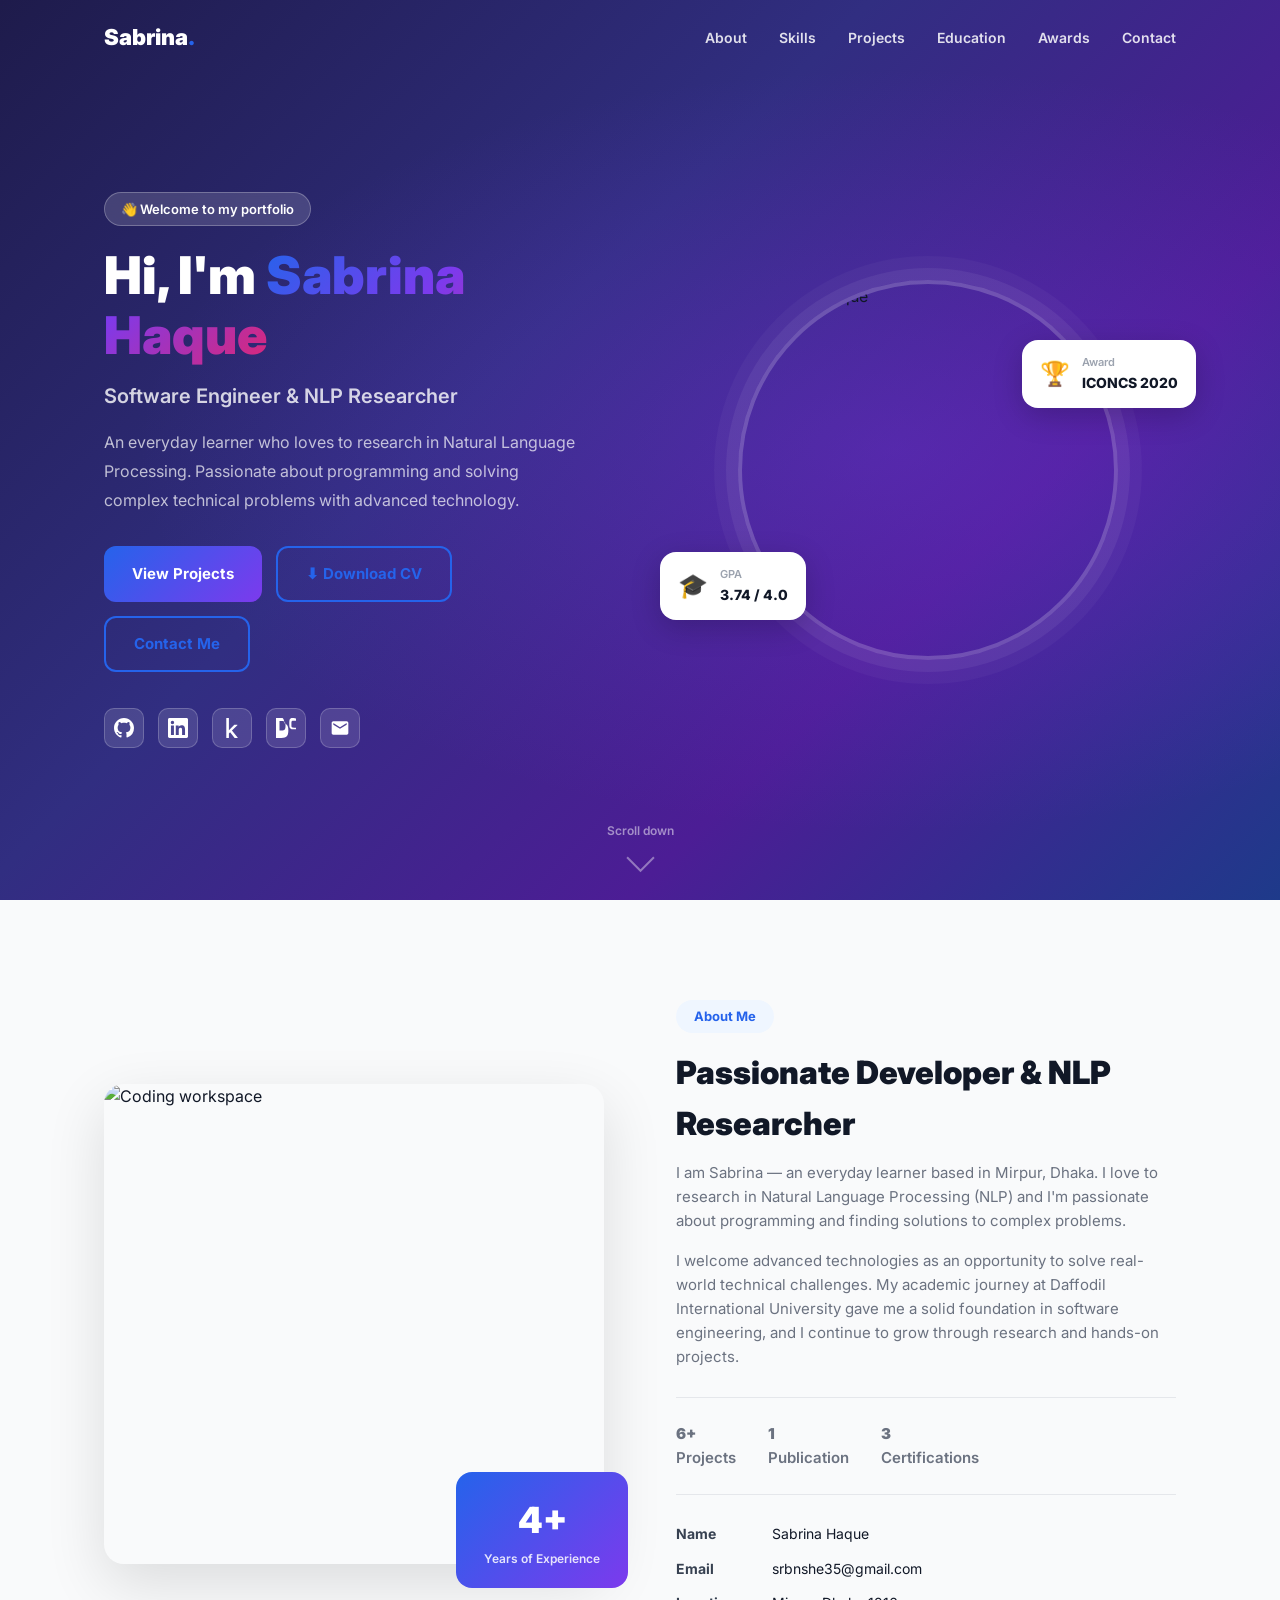
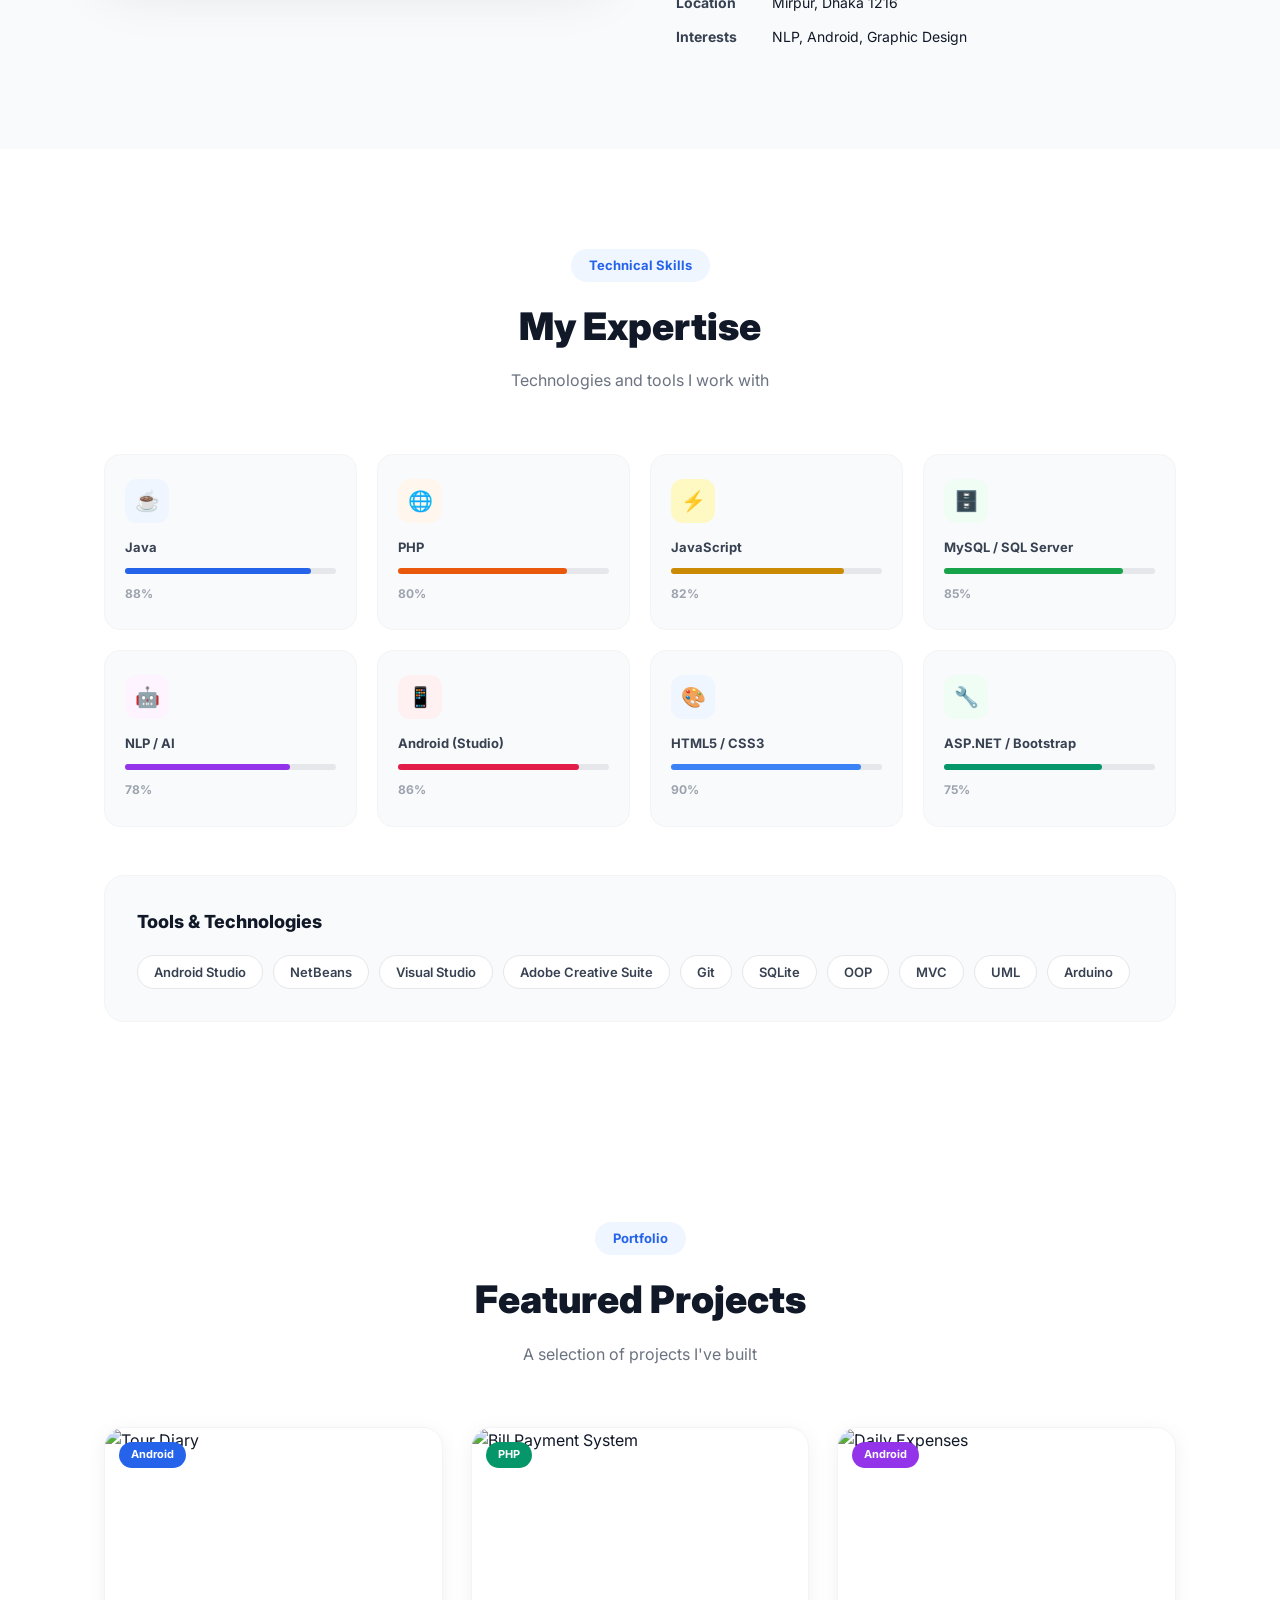
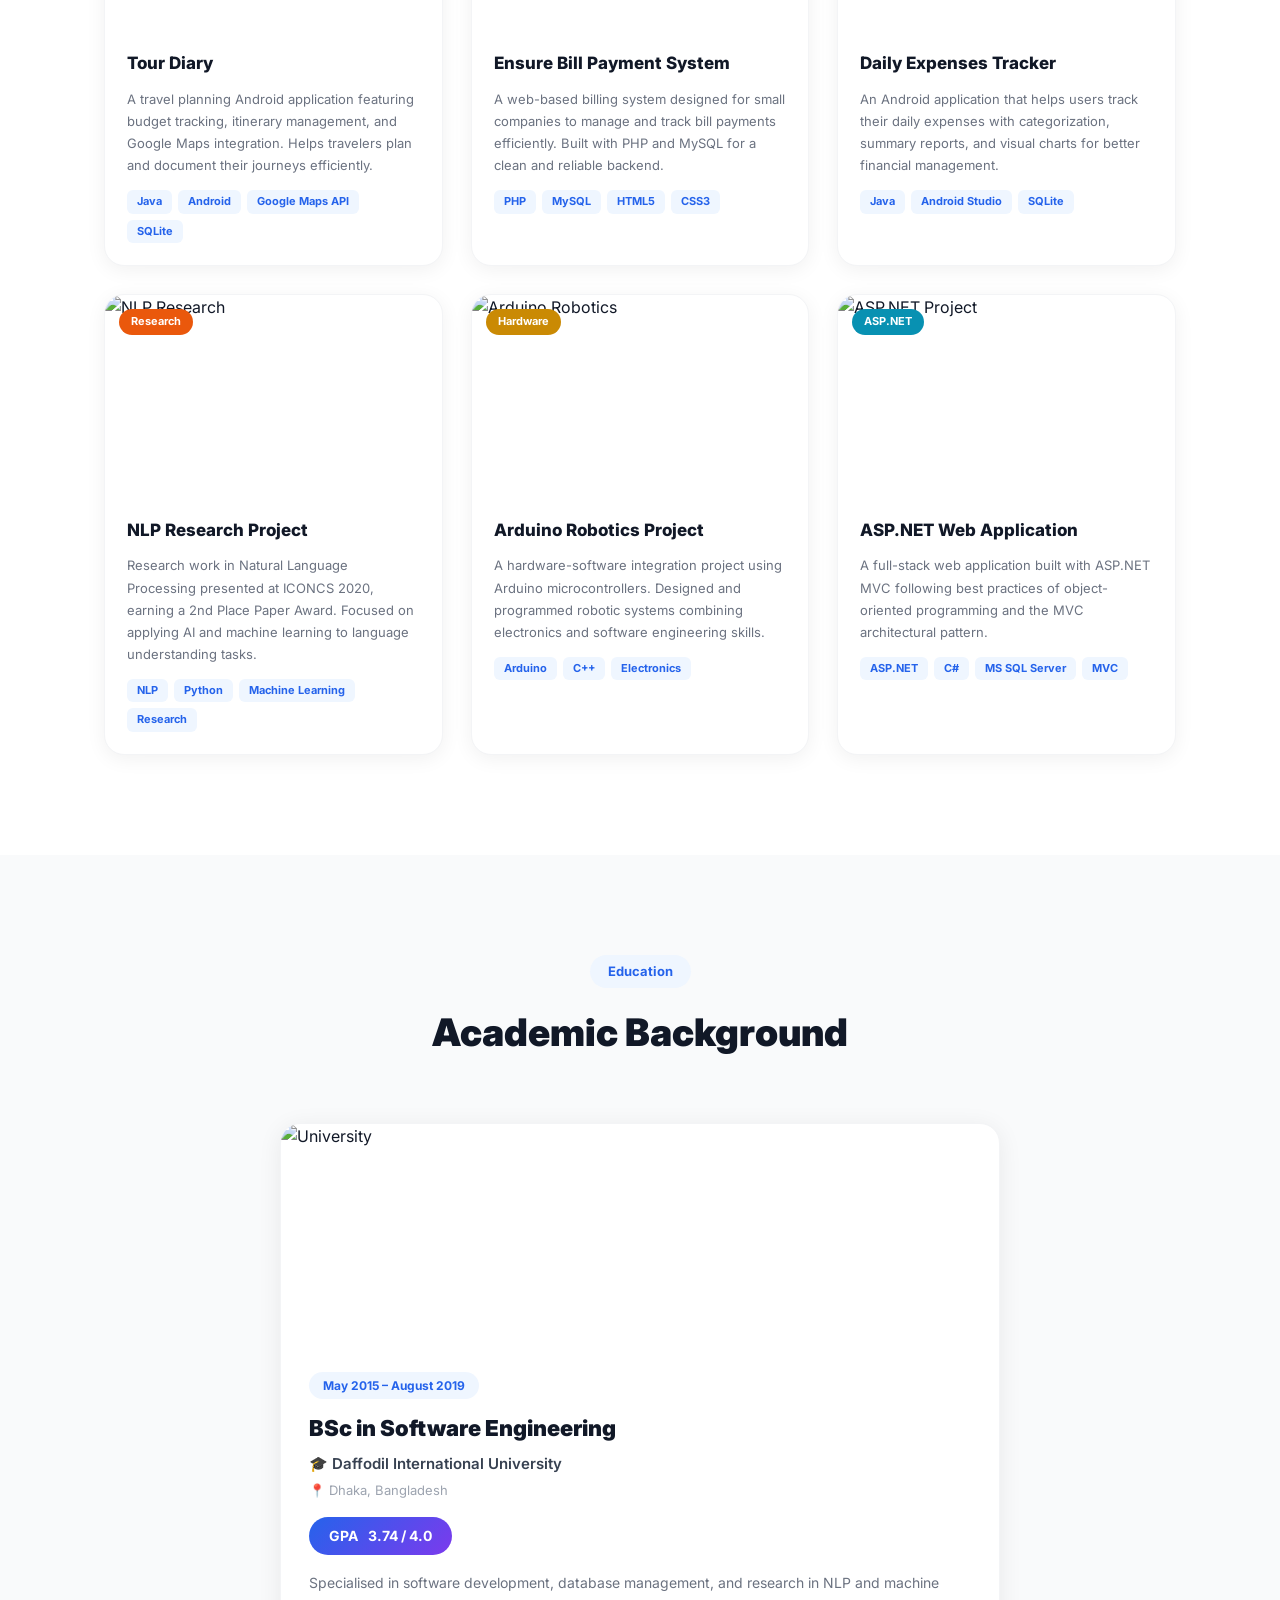
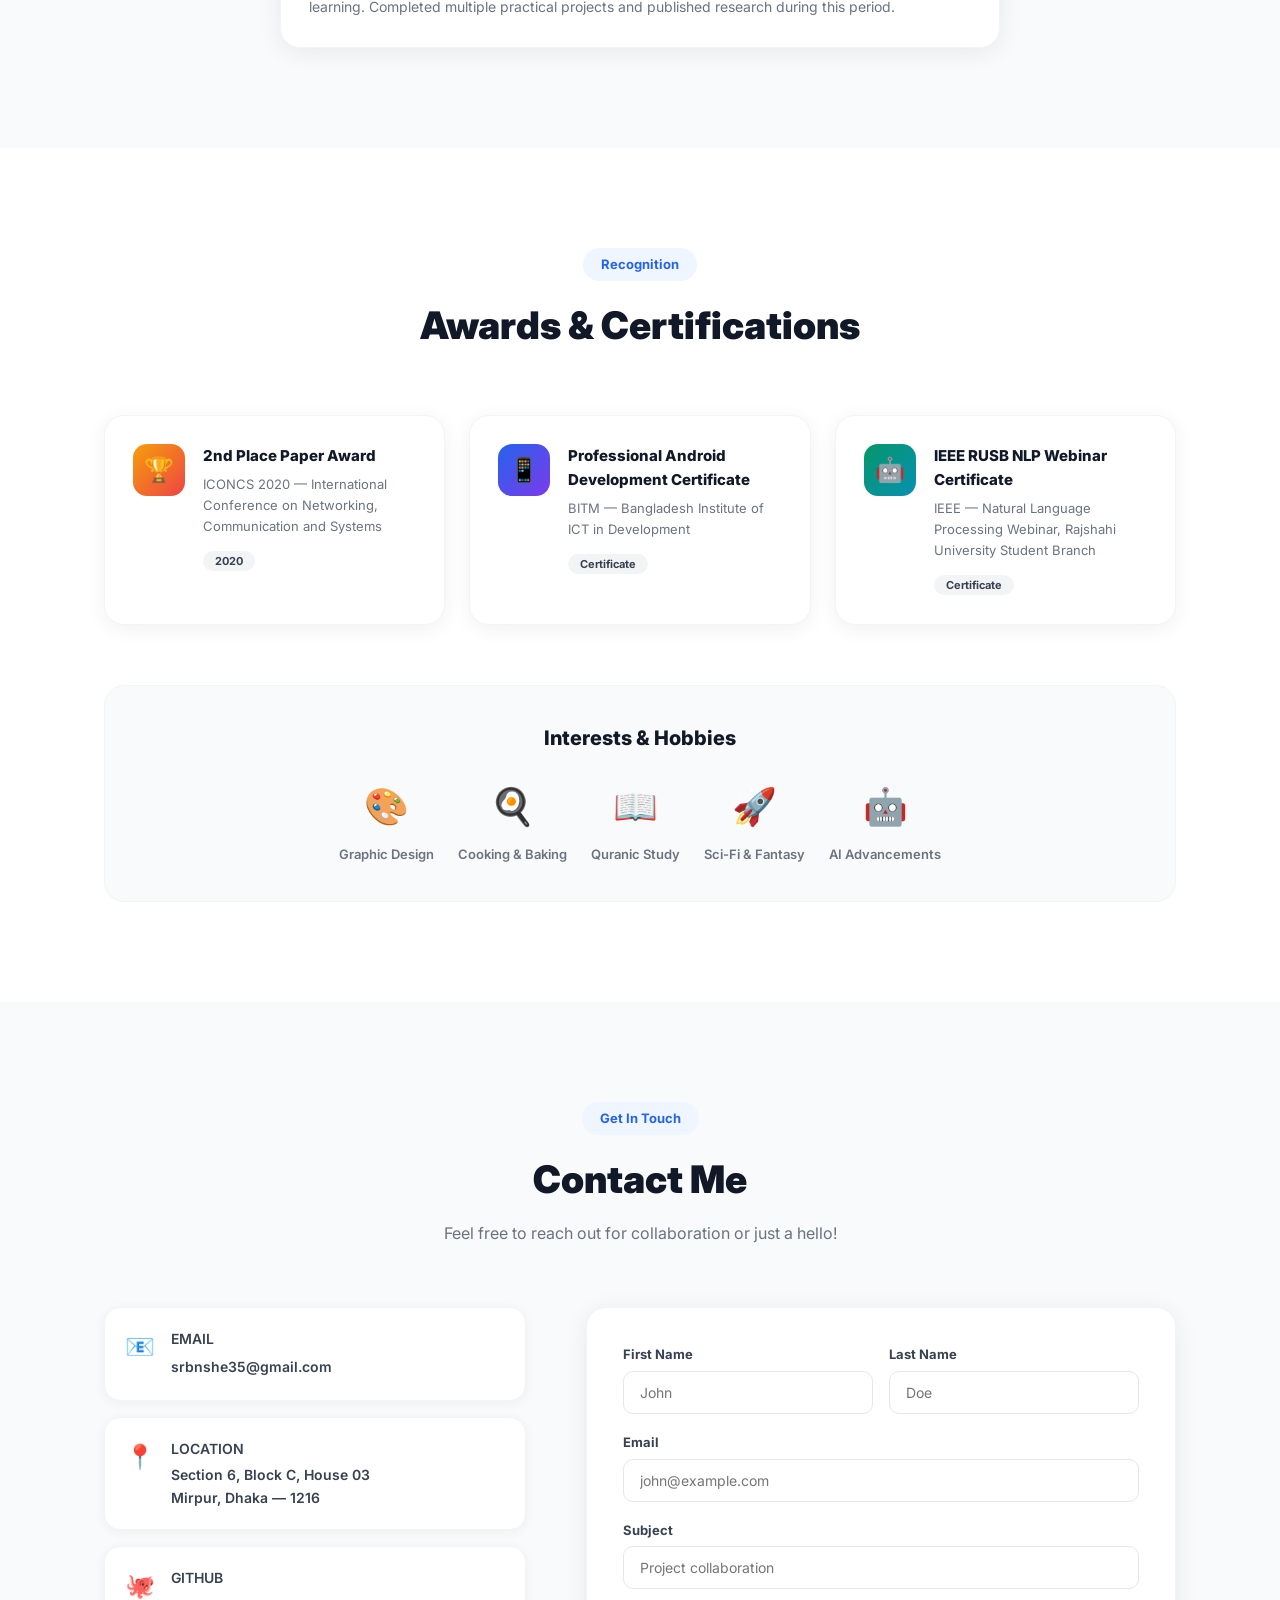
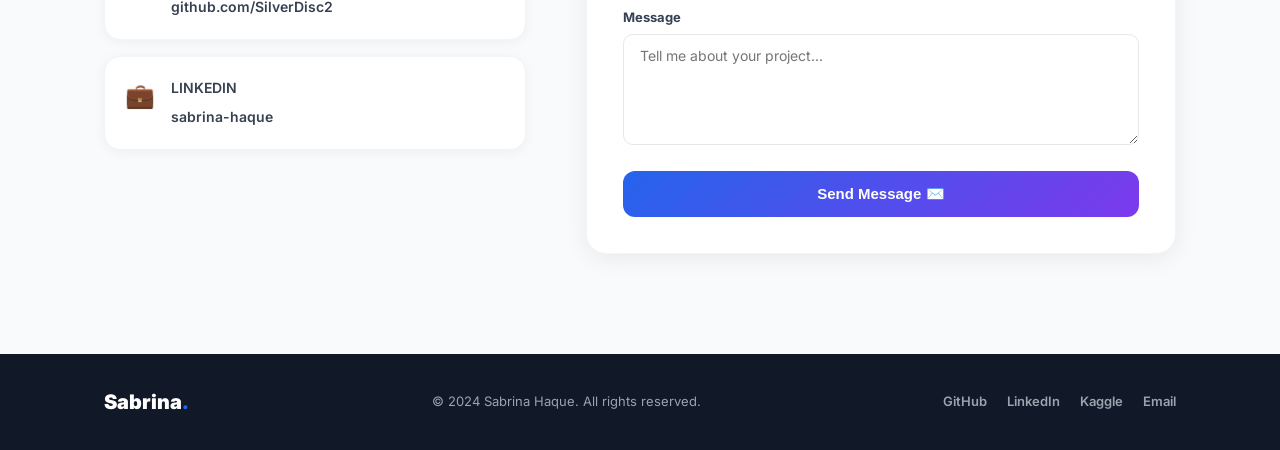
==== commit c6bf733e: "Add downloadable CV page and Download CV button" ====
--- a/index.html
+++ b/index.html
@@ -44,6 +44,7 @@
         <p class="hero-desc">An everyday learner who loves to research in Natural Language Processing. Passionate about programming and solving complex technical problems with advanced technology.</p>
         <div class="hero-btns">
           <a href="#projects" class="btn-primary">View Projects</a>
+          <a href="resume.html" target="_blank" class="btn-outline">⬇ Download CV</a>
           <a href="#contact" class="btn-outline">Contact Me</a>
         </div>
         <div class="hero-socials">
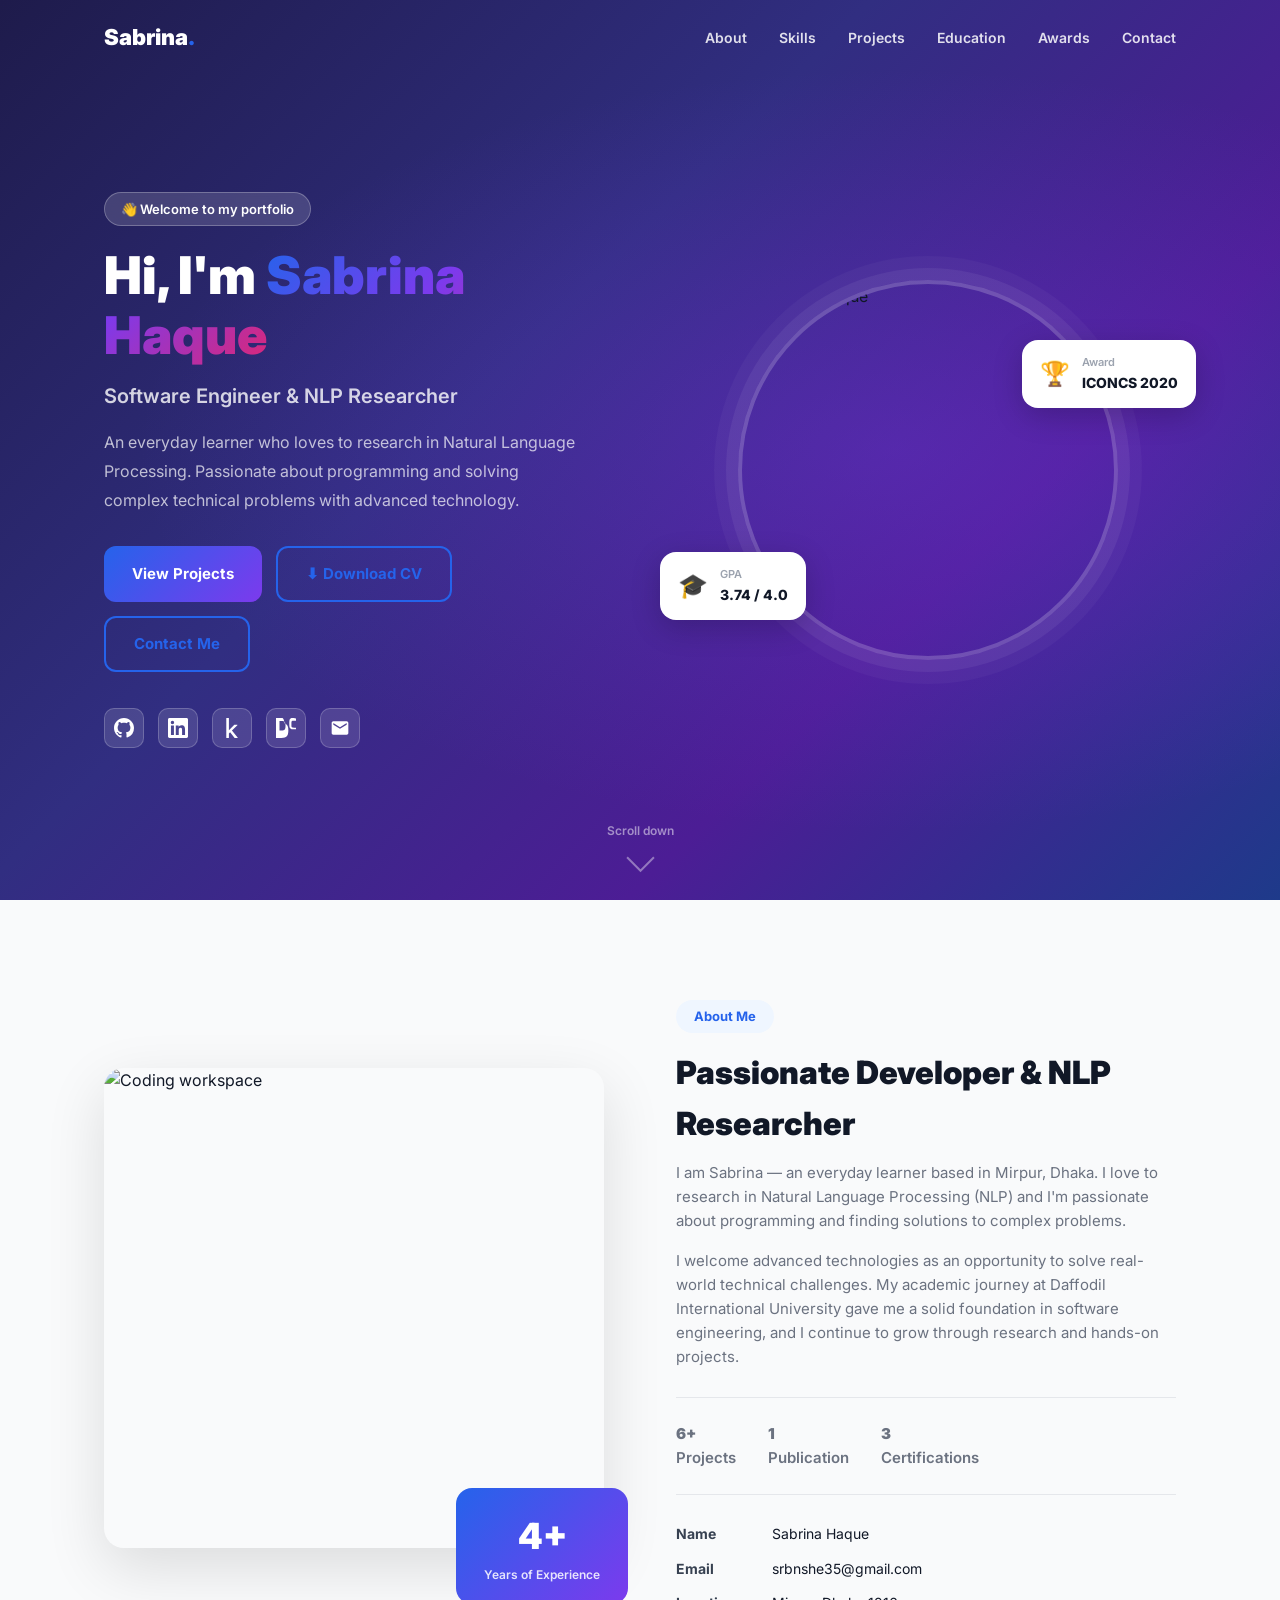
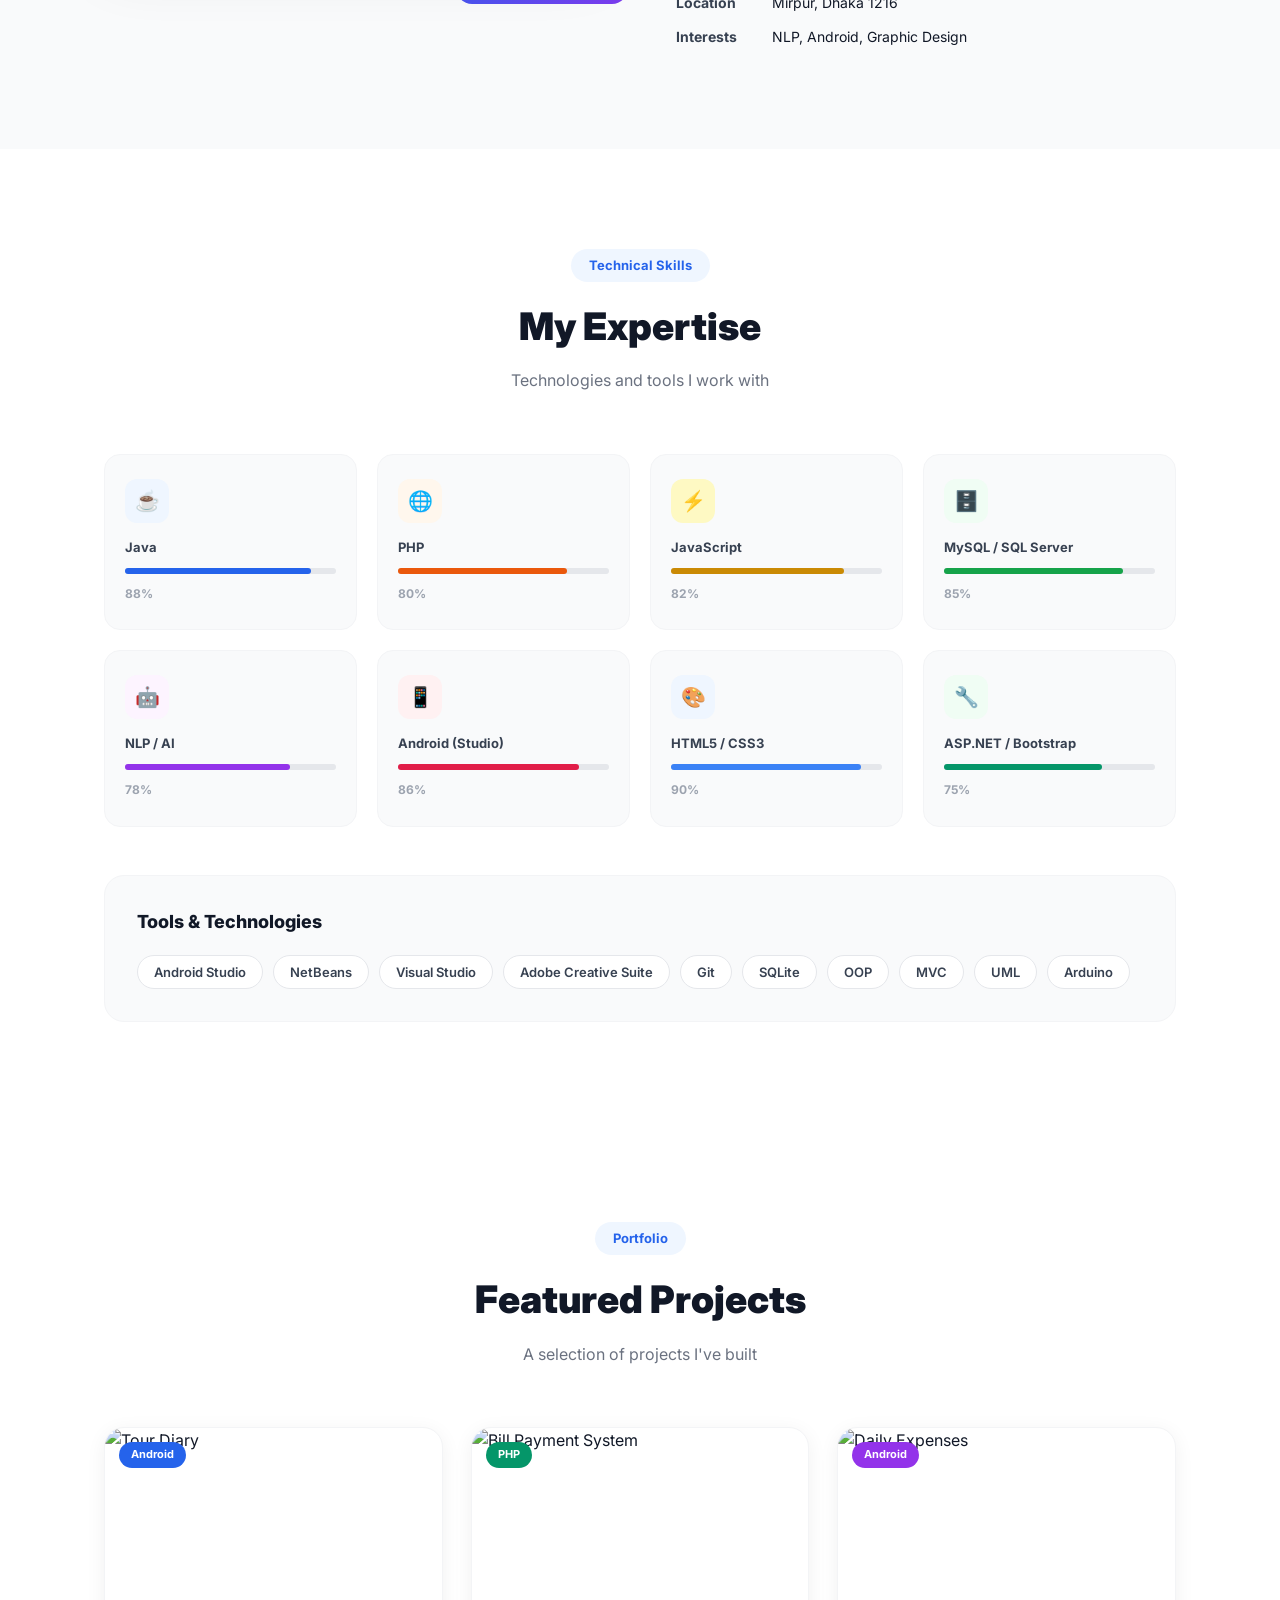
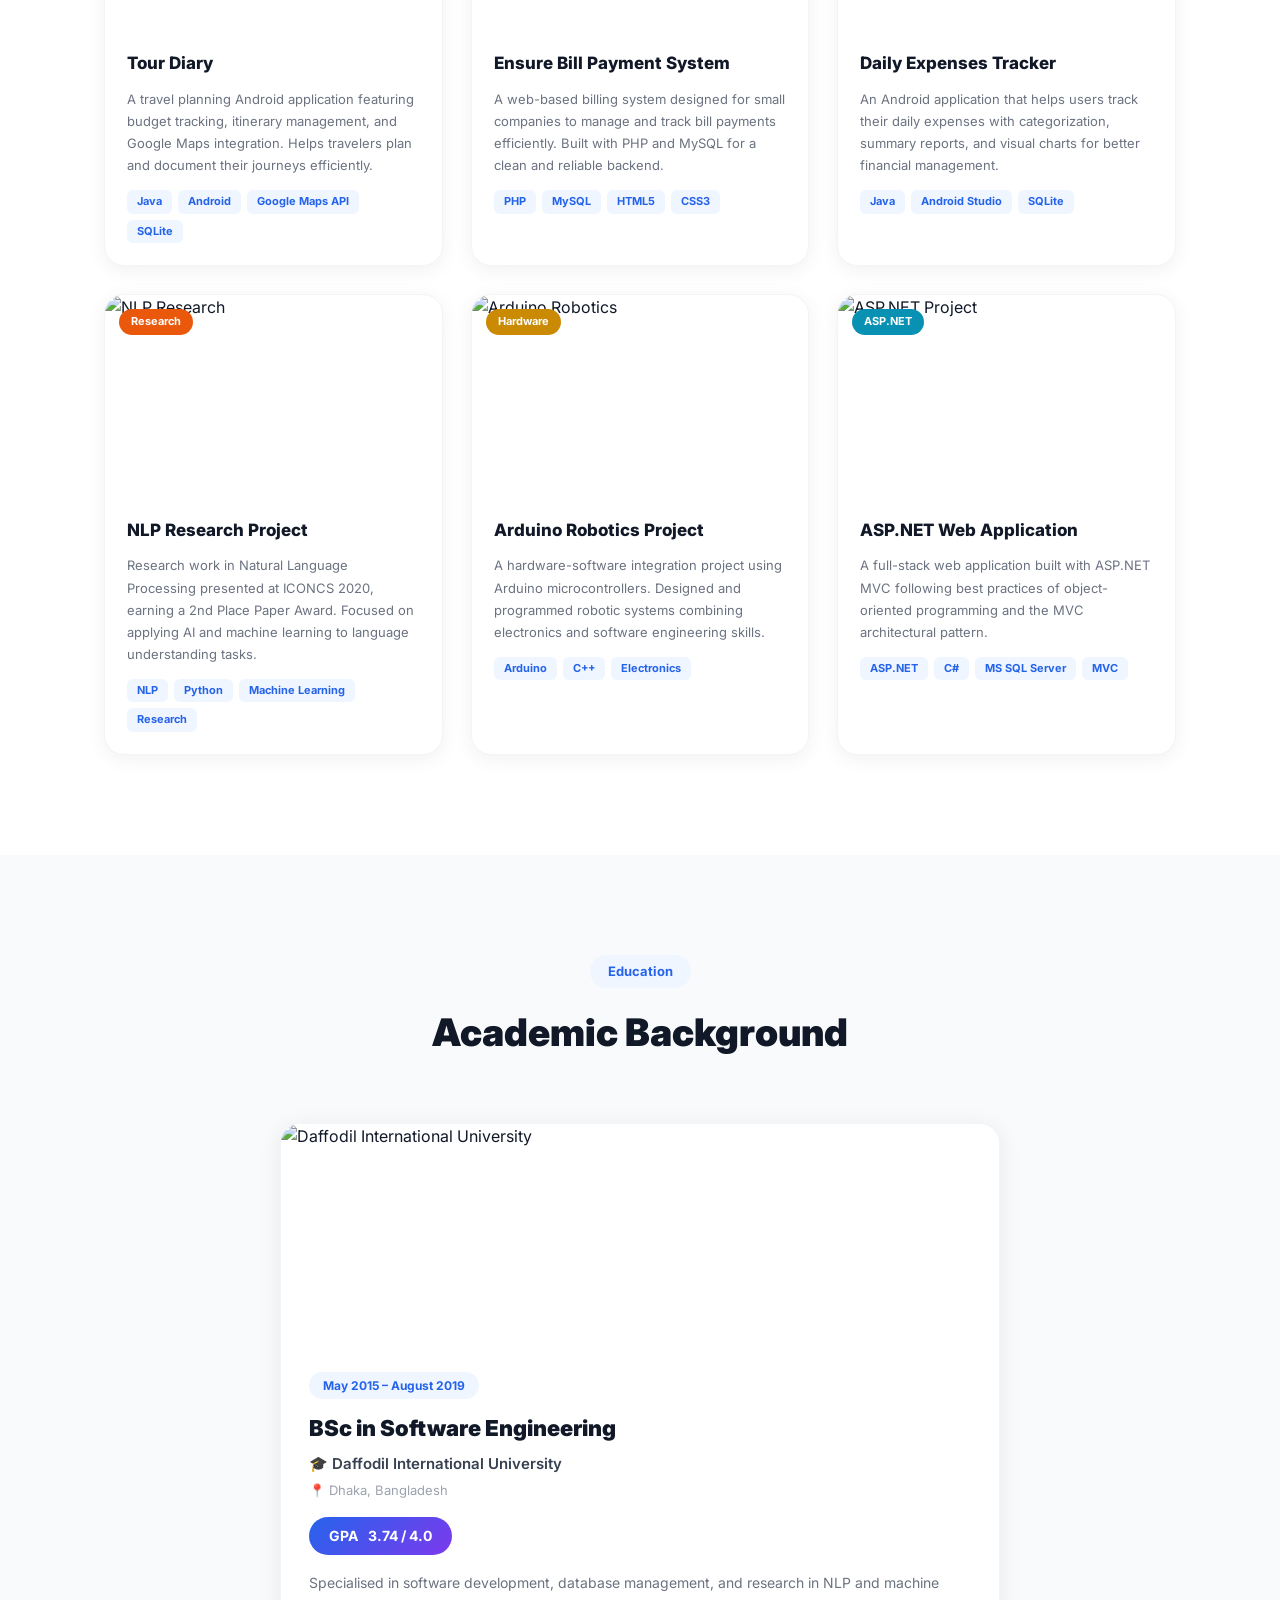
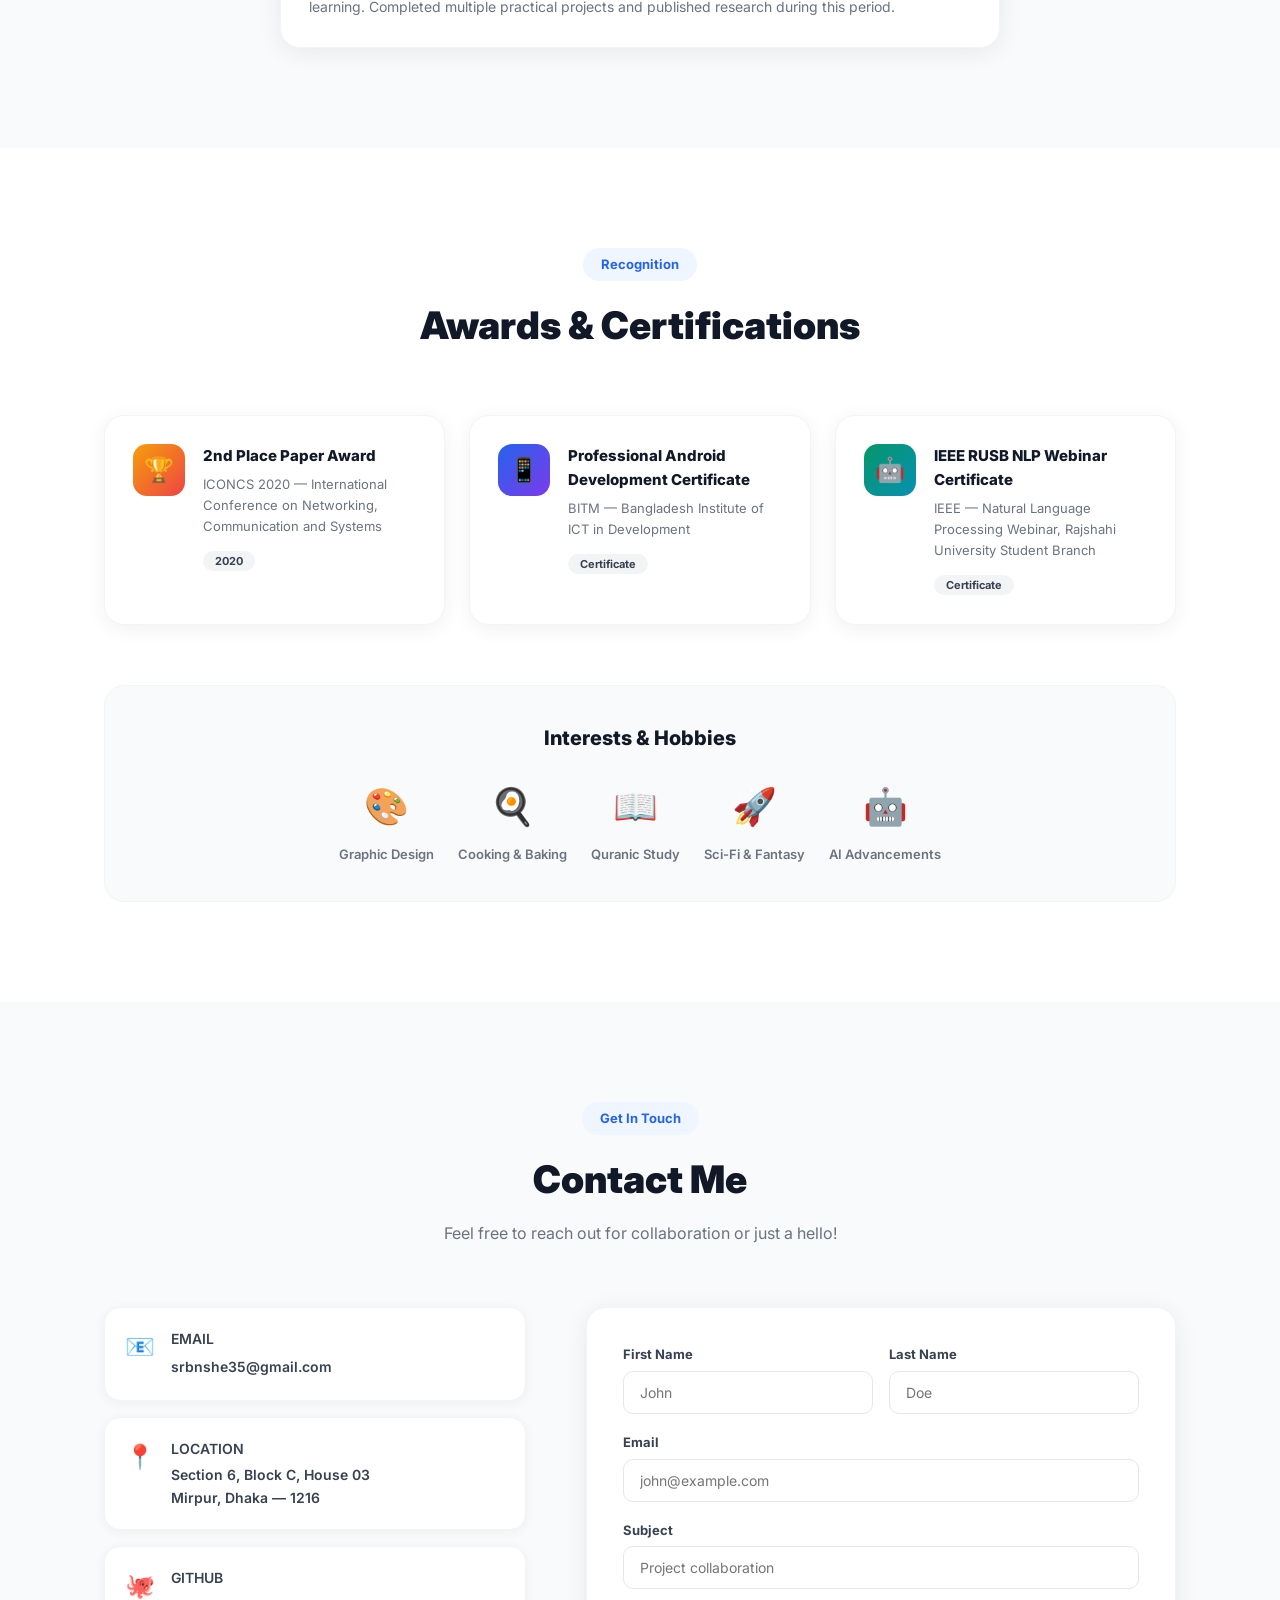
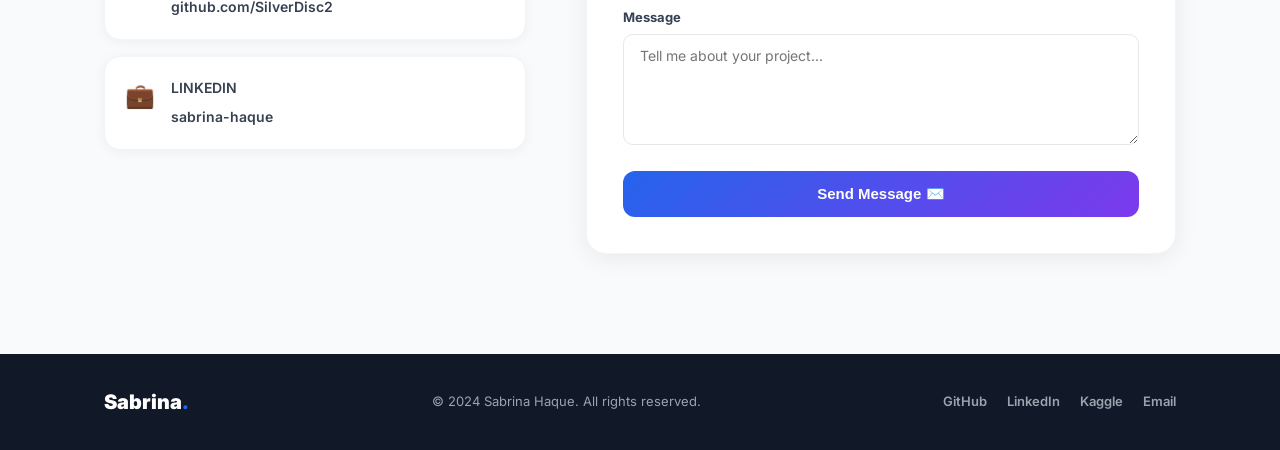
==== commit 77ad98f8: "Fix broken university and Tour Diary images" ====
--- a/index.html
+++ b/index.html
@@ -213,7 +213,7 @@
 
         <div class="proj-card fade-up">
           <div class="proj-img-wrap">
-            <img src="https://images.unsplash.com/photo-1555936592-2d48e3a97e87?w=600&h=340&fit=crop" alt="Tour Diary" />
+            <img src="https://images.unsplash.com/photo-1476514525535-07fb3b4ae5f1?w=600&h=340&fit=crop" alt="Tour Diary" />
             <span class="proj-badge">Android</span>
           </div>
           <div class="proj-body">
@@ -309,7 +309,7 @@
       <div class="edu-grid">
         <div class="edu-card fade-up">
           <div class="edu-img-wrap">
-            <img src="https://images.unsplash.com/photo-1523050854058-8df90110c9f1?w=600&h=300&fit=crop" alt="University" />
+            <img src="https://images.unsplash.com/photo-1541339907198-e08756dedf3f?w=600&h=300&fit=crop" alt="Daffodil International University" />
           </div>
           <div class="edu-body">
             <div class="edu-year">May 2015 – August 2019</div>
--- a/style.css
+++ b/style.css
@@ -144,7 +144,7 @@
 /* ── ABOUT ── */
 .about { background: #F9FAFB; }
 .about-grid { display: grid; grid-template-columns: 1fr 1fr; gap: 72px; align-items: center; }
-.about-img-wrap { position: relative; }
+.about-img-wrap { position: relative; padding-bottom: 32px; }
 .about-img { border-radius: 20px; height: 480px; object-fit: cover; box-shadow: 0 20px 60px rgba(0,0,0,.12); }
 .about-exp-card {
   position: absolute; bottom: -24px; right: -24px;
@@ -268,36 +268,121 @@
   50% { transform: rotate(45deg) translateY(6px); }
 }
 
-/* ── RESPONSIVE ── */
+/* ── RESPONSIVE — TABLET (max 1024px) ── */
 @media (max-width: 1024px) {
-  .hero-content { grid-template-columns: 1fr; text-align: center; gap: 48px; }
-  .hero-text h1 { font-size: 40px; }
-  .hero-desc { margin: 0 auto 32px; }
-  .hero-btns { justify-content: center; }
+  /* Navbar */
+  .nav-links { display: none; }
+  .hamburger { display: block; }
+
+  /* Hero */
+  .hero-content {
+    grid-template-columns: 1fr;
+    text-align: center;
+    gap: 40px;
+    padding: 100px 24px 60px;
+  }
+  .hero-text h1 { font-size: 42px; }
+  .hero-desc { margin: 0 auto 28px; }
+  .hero-btns { justify-content: center; flex-wrap: wrap; }
   .hero-socials { justify-content: center; }
-  .img-ring { width: 280px; height: 280px; }
+  .hero-img { justify-content: center; }
+  .img-ring { width: 260px; height: 260px; }
   .float-card { display: none; }
-  .about-grid { grid-template-columns: 1fr; }
-  .about-img { height: 320px; }
-  .about-exp-card { right: 12px; bottom: -16px; }
-  .skills-grid { grid-template-columns: repeat(2, 1fr); }
-  .projects-grid { grid-template-columns: repeat(2, 1fr); }
-  .awards-grid { grid-template-columns: 1fr 1fr; }
-  .contact-grid { grid-template-columns: 1fr; }
-}
-
+  .scroll-hint { display: none; }
+
+  /* About */
+  .about-grid { grid-template-columns: 1fr; gap: 60px; }
+  .about-img { height: 340px; }
+  .about-exp-card { right: 16px; bottom: -16px; }
+  .about-text .section-title { text-align: center; }
+  .about-stats { justify-content: center; }
+  .about-info { max-width: 480px; margin: 24px auto 0; }
+
+  /* Skills */
+  .skills-grid { grid-template-columns: repeat(2, 1fr); gap: 16px; }
+
+  /* Projects */
+  .projects-grid { grid-template-columns: repeat(2, 1fr); gap: 20px; }
+
+  /* Awards */
+  .awards-grid { grid-template-columns: 1fr 1fr; gap: 16px; }
+
+  /* Contact */
+  .contact-grid { grid-template-columns: 1fr; gap: 32px; }
+  .contact-info { display: grid; grid-template-columns: 1fr 1fr; gap: 14px; }
+
+  /* Footer */
+  .footer-inner { justify-content: center; text-align: center; gap: 12px; }
+  .footer-socials { justify-content: center; flex-wrap: wrap; }
+}
+
+/* ── RESPONSIVE — MOBILE (max 640px) ── */
 @media (max-width: 640px) {
-  .section { padding: 64px 0; }
-  .section-title { font-size: 28px; }
-  .hero-text h1 { font-size: 30px; }
-  .hero-sub { font-size: 16px; }
-  .hero-btns { flex-direction: column; }
-  .skills-grid { grid-template-columns: 1fr 1fr; }
-  .projects-grid { grid-template-columns: 1fr; }
-  .awards-grid { grid-template-columns: 1fr; }
+  /* Globals */
+  .section { padding: 56px 0; }
+  .container { padding: 0 16px; }
+  .section-title { font-size: 26px; }
+  .section-desc { font-size: 14px; }
+
+  /* Hero */
+  .hero-content { padding: 88px 16px 48px; gap: 32px; }
+  .hero-text h1 { font-size: 28px; line-height: 1.2; }
+  .hero-sub { font-size: 15px; }
+  .hero-desc { font-size: 14px; }
+  .hero-btns { flex-direction: column; align-items: stretch; gap: 10px; }
+  .btn-primary, .btn-outline { justify-content: center; padding: 13px 20px; font-size: 14px; }
+  .hero-socials { gap: 10px; }
+  .img-ring { width: 200px; height: 200px; }
+  .badge { font-size: 12px; padding: 5px 14px; }
+
+  /* About */
+  .about { padding: 56px 0 80px; }
+  .about-img { height: 240px; }
+  .about-exp-card { padding: 14px 18px; right: 8px; bottom: -12px; }
+  .aec-num { font-size: 26px; }
+  .aec-label { font-size: 11px; }
+  .about-stats { flex-direction: row; justify-content: space-around; gap: 8px; }
+  .stat-num { font-size: 24px; }
+  .about-info { max-width: 100%; }
+  .info-row { flex-direction: column; gap: 2px; }
+  .info-label { min-width: unset; }
+
+  /* Skills */
+  .skills-grid { grid-template-columns: 1fr 1fr; gap: 12px; }
+  .skill-card { padding: 16px 14px; }
+  .skill-icon { width: 36px; height: 36px; font-size: 16px; }
+  .skill-card h4 { font-size: 11px; }
+  .tools-wrap { padding: 22px 18px; }
+
+  /* Projects */
+  .projects-grid { grid-template-columns: 1fr; gap: 20px; }
+  .proj-img-wrap { height: 180px; }
+
+  /* Education */
+  .edu-img-wrap { height: 160px; }
+  .edu-body { padding: 20px; }
+  .edu-body h3 { font-size: 18px; }
+
+  /* Awards */
+  .awards-grid { grid-template-columns: 1fr; gap: 14px; }
+  .award-card { padding: 18px; flex-direction: column; gap: 12px; }
+  .award-icon { width: 44px; height: 44px; font-size: 20px; }
+  .interests-grid { gap: 16px; }
+  .interest-item span { font-size: 28px; }
+
+  /* Contact */
+  .contact-info { grid-template-columns: 1fr; }
+  .contact-form { padding: 22px 18px; }
   .form-row { grid-template-columns: 1fr; }
-  .footer-inner { flex-direction: column; text-align: center; }
-  .about-stats { gap: 16px; }
-  .hamburger { display: block; }
-  .nav-links { display: none; }
-}
+
+  /* Footer */
+  .footer-inner { flex-direction: column; text-align: center; gap: 10px; }
+  .footer-socials { justify-content: center; flex-wrap: wrap; gap: 12px; }
+}
+
+/* ── RESPONSIVE — SMALL MOBILE (max 380px) ── */
+@media (max-width: 380px) {
+  .hero-text h1 { font-size: 24px; }
+  .skills-grid { grid-template-columns: 1fr; }
+  .about-stats { flex-direction: column; align-items: center; gap: 12px; }
+}
